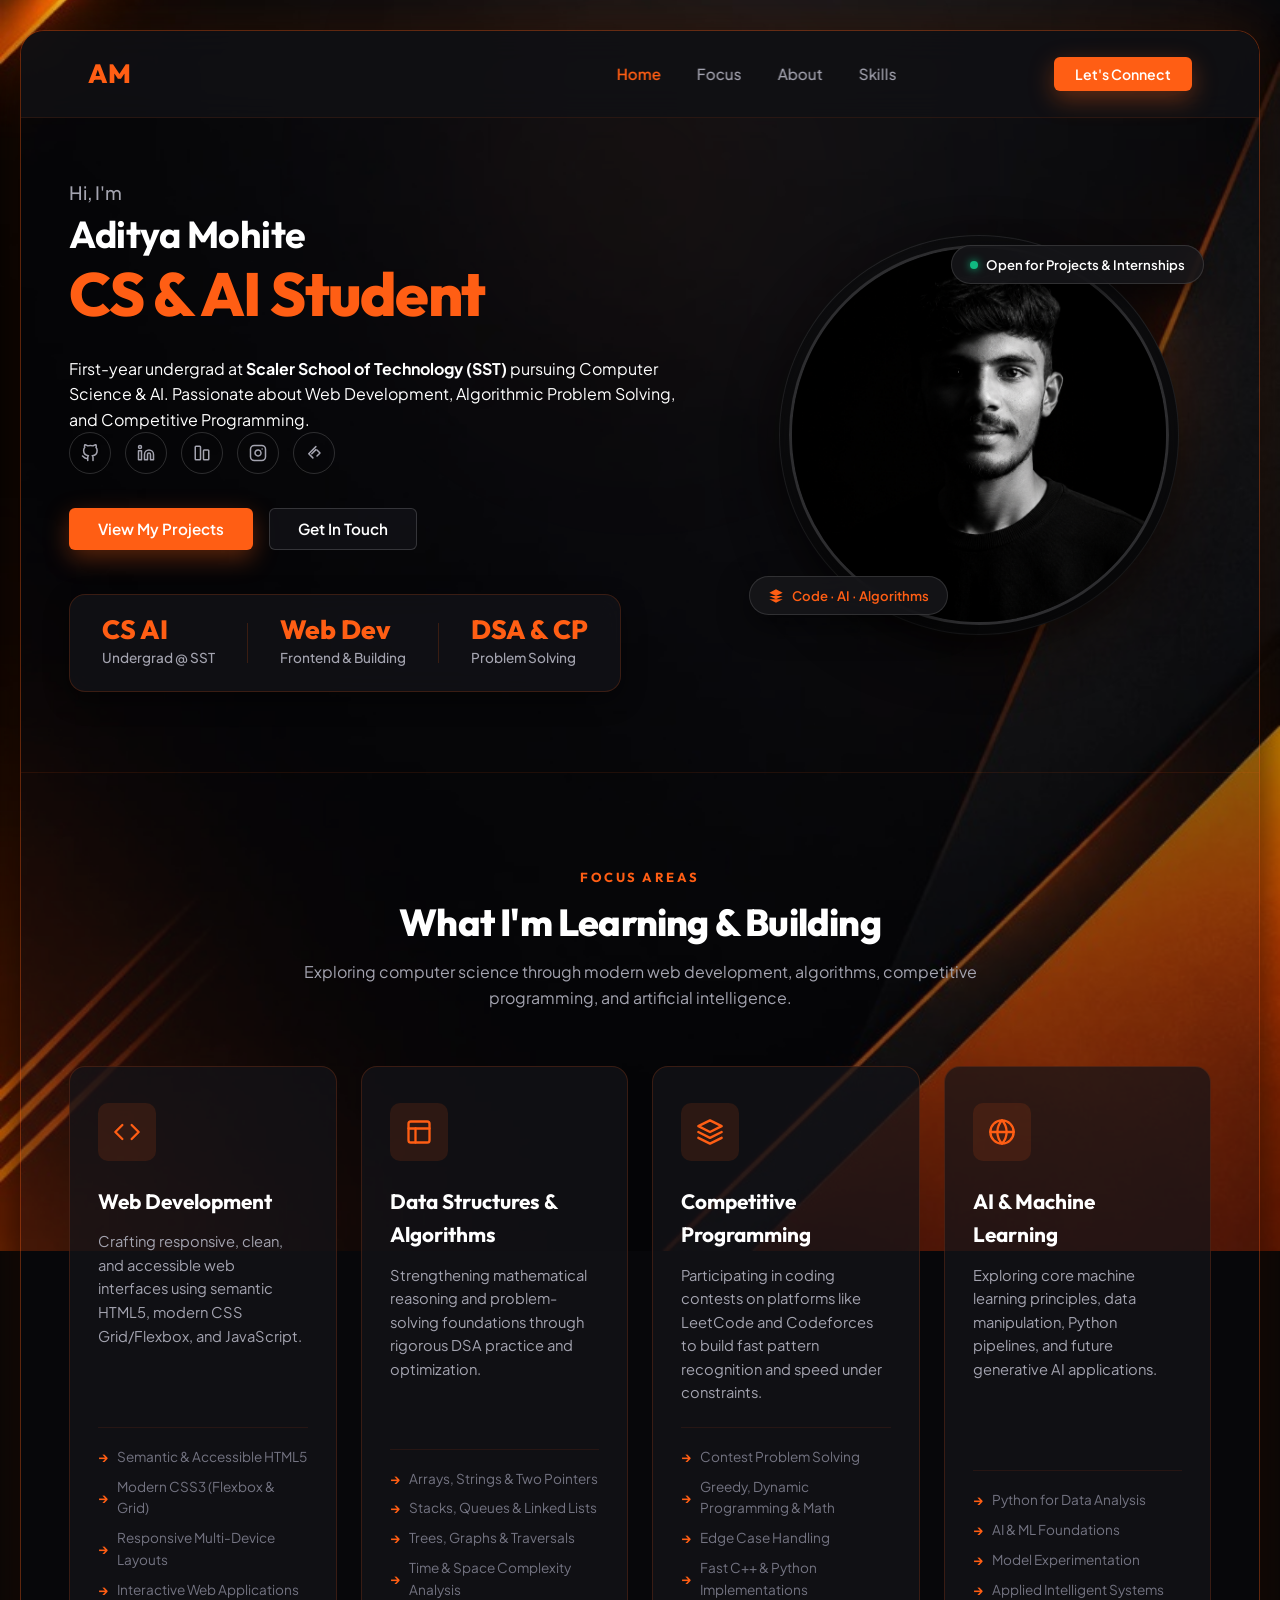
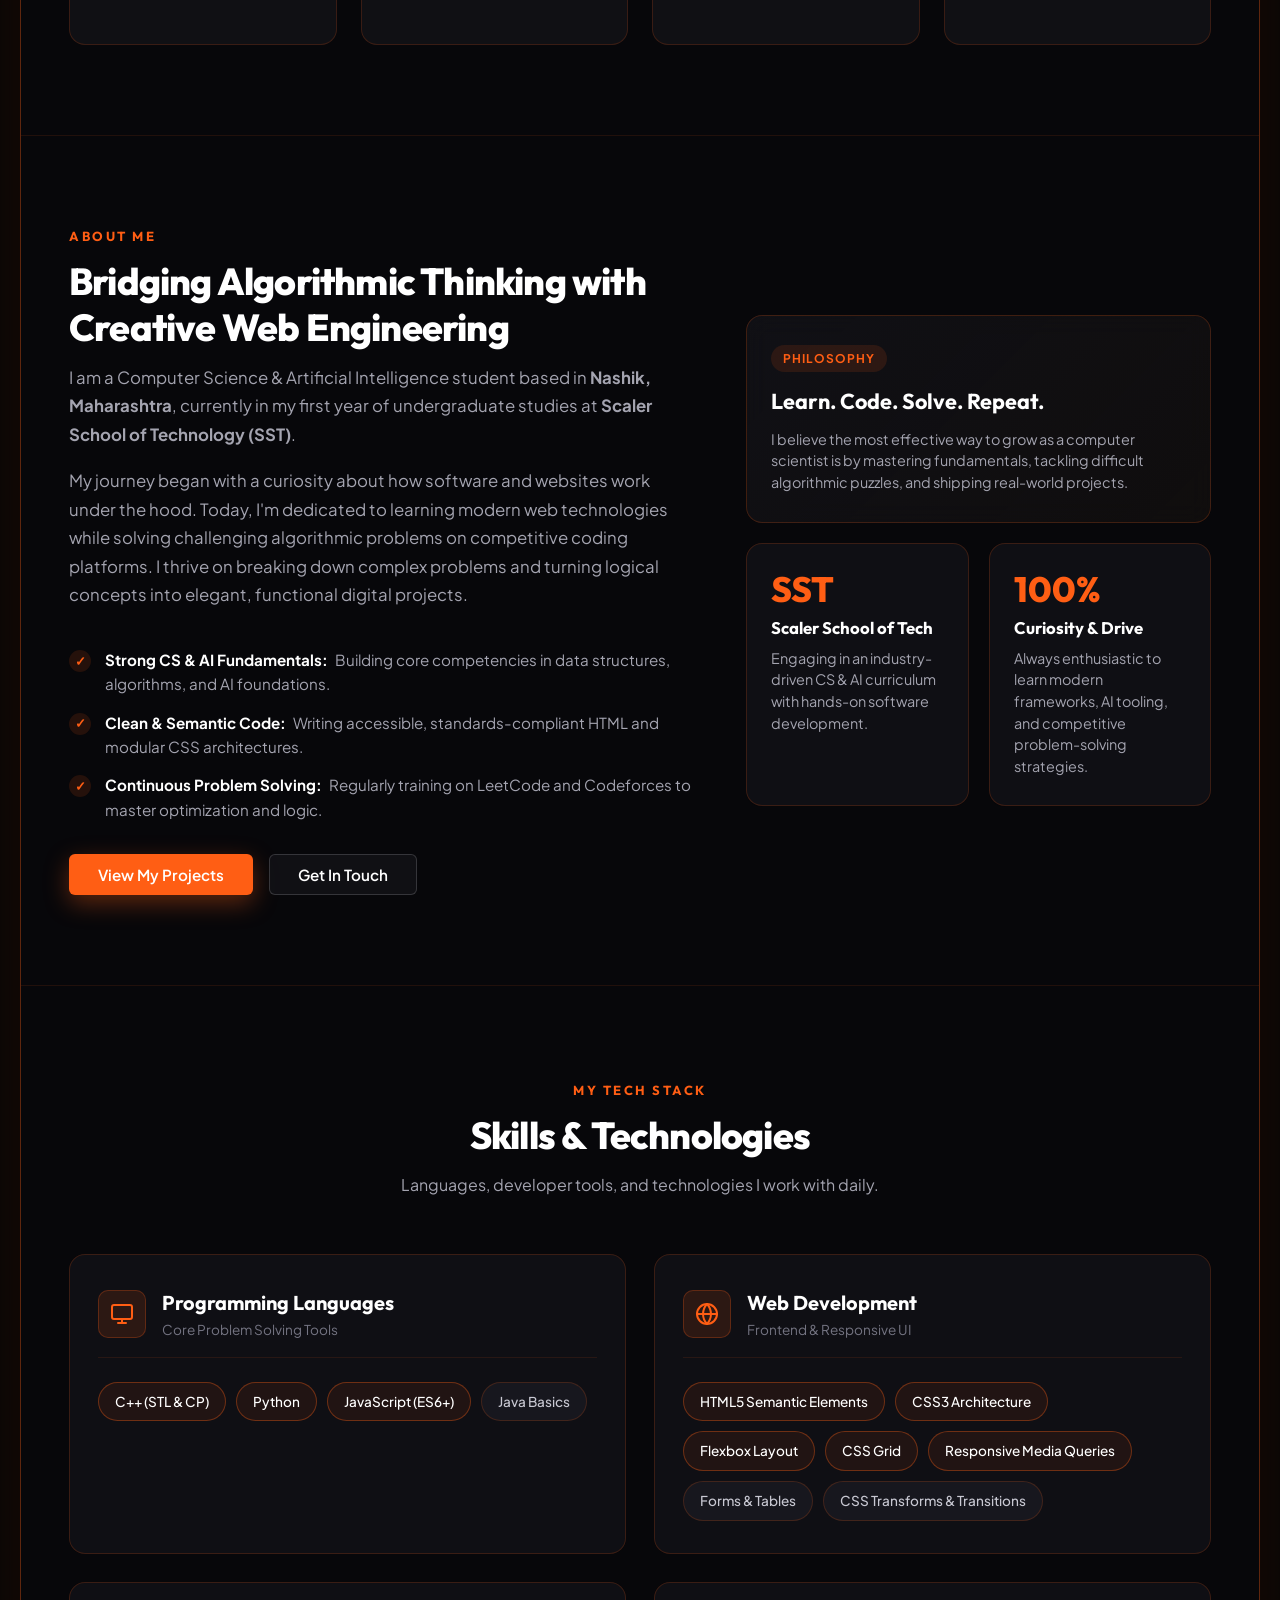
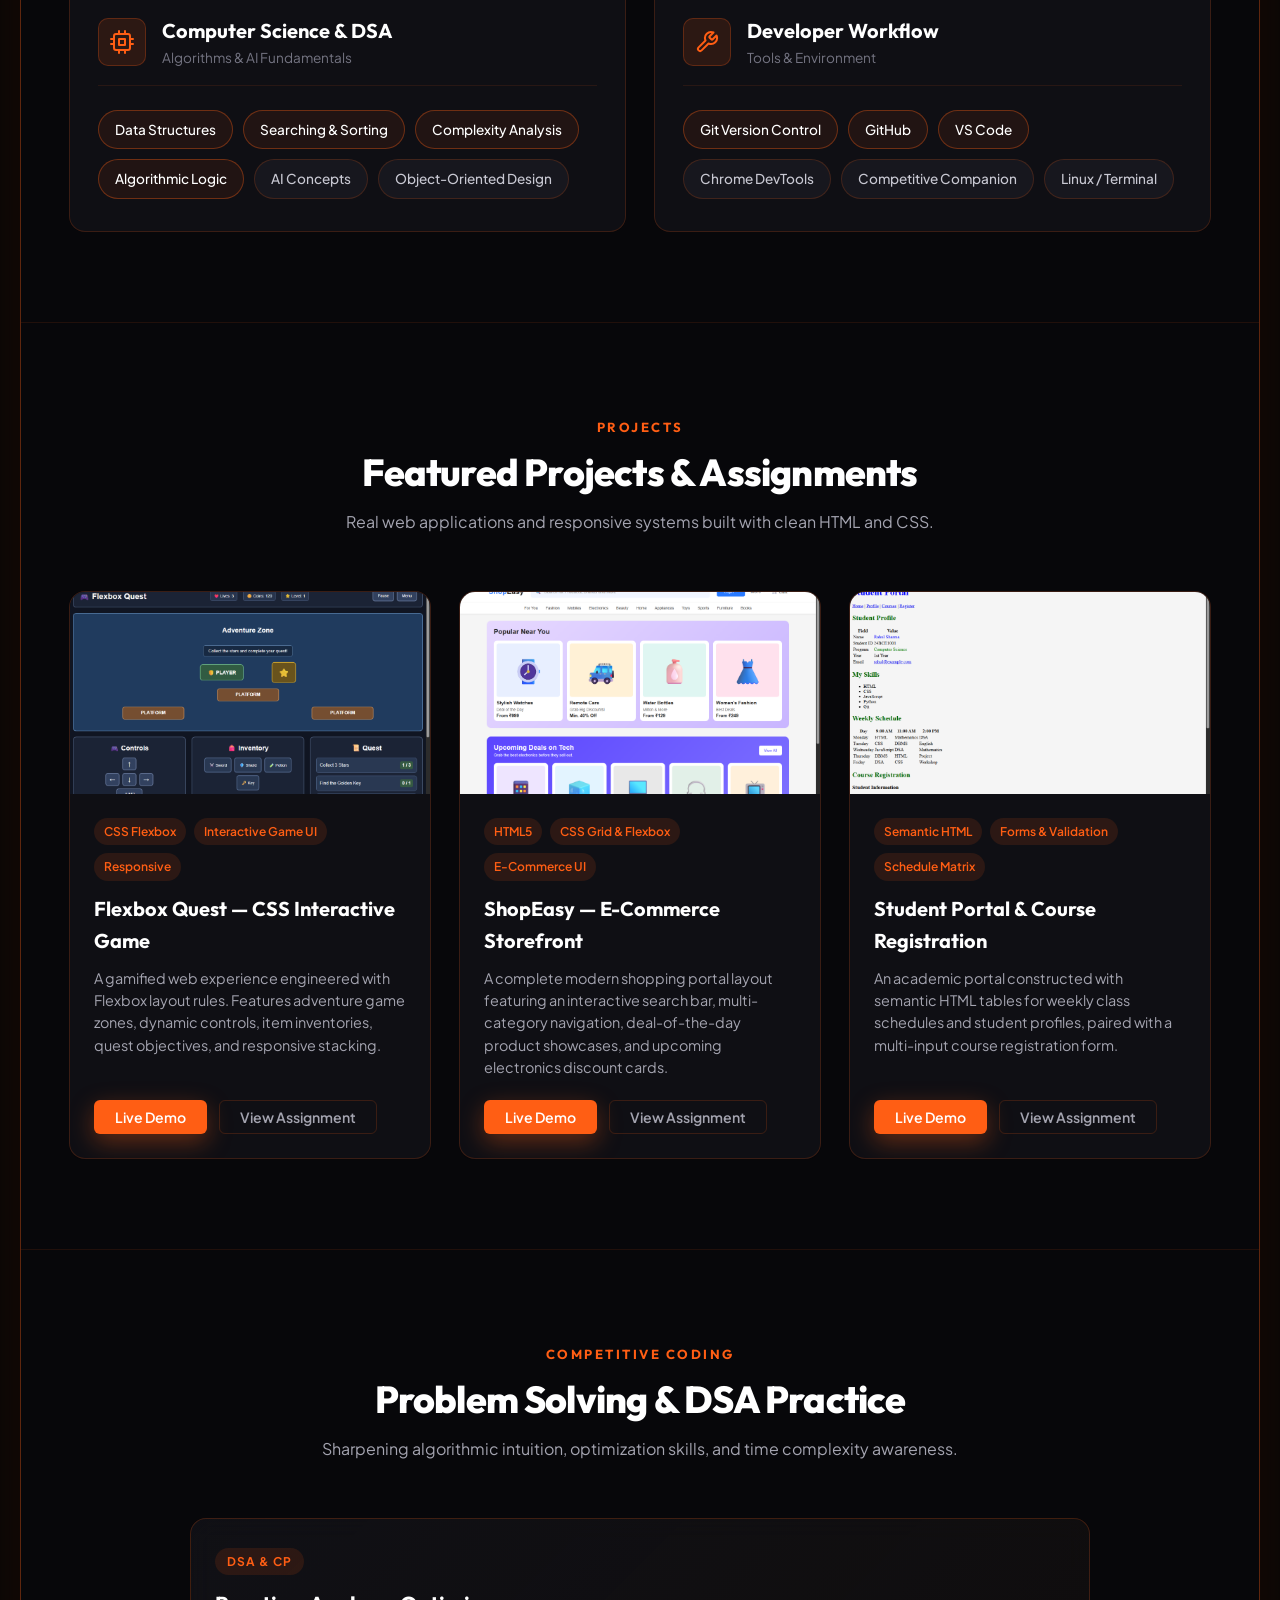
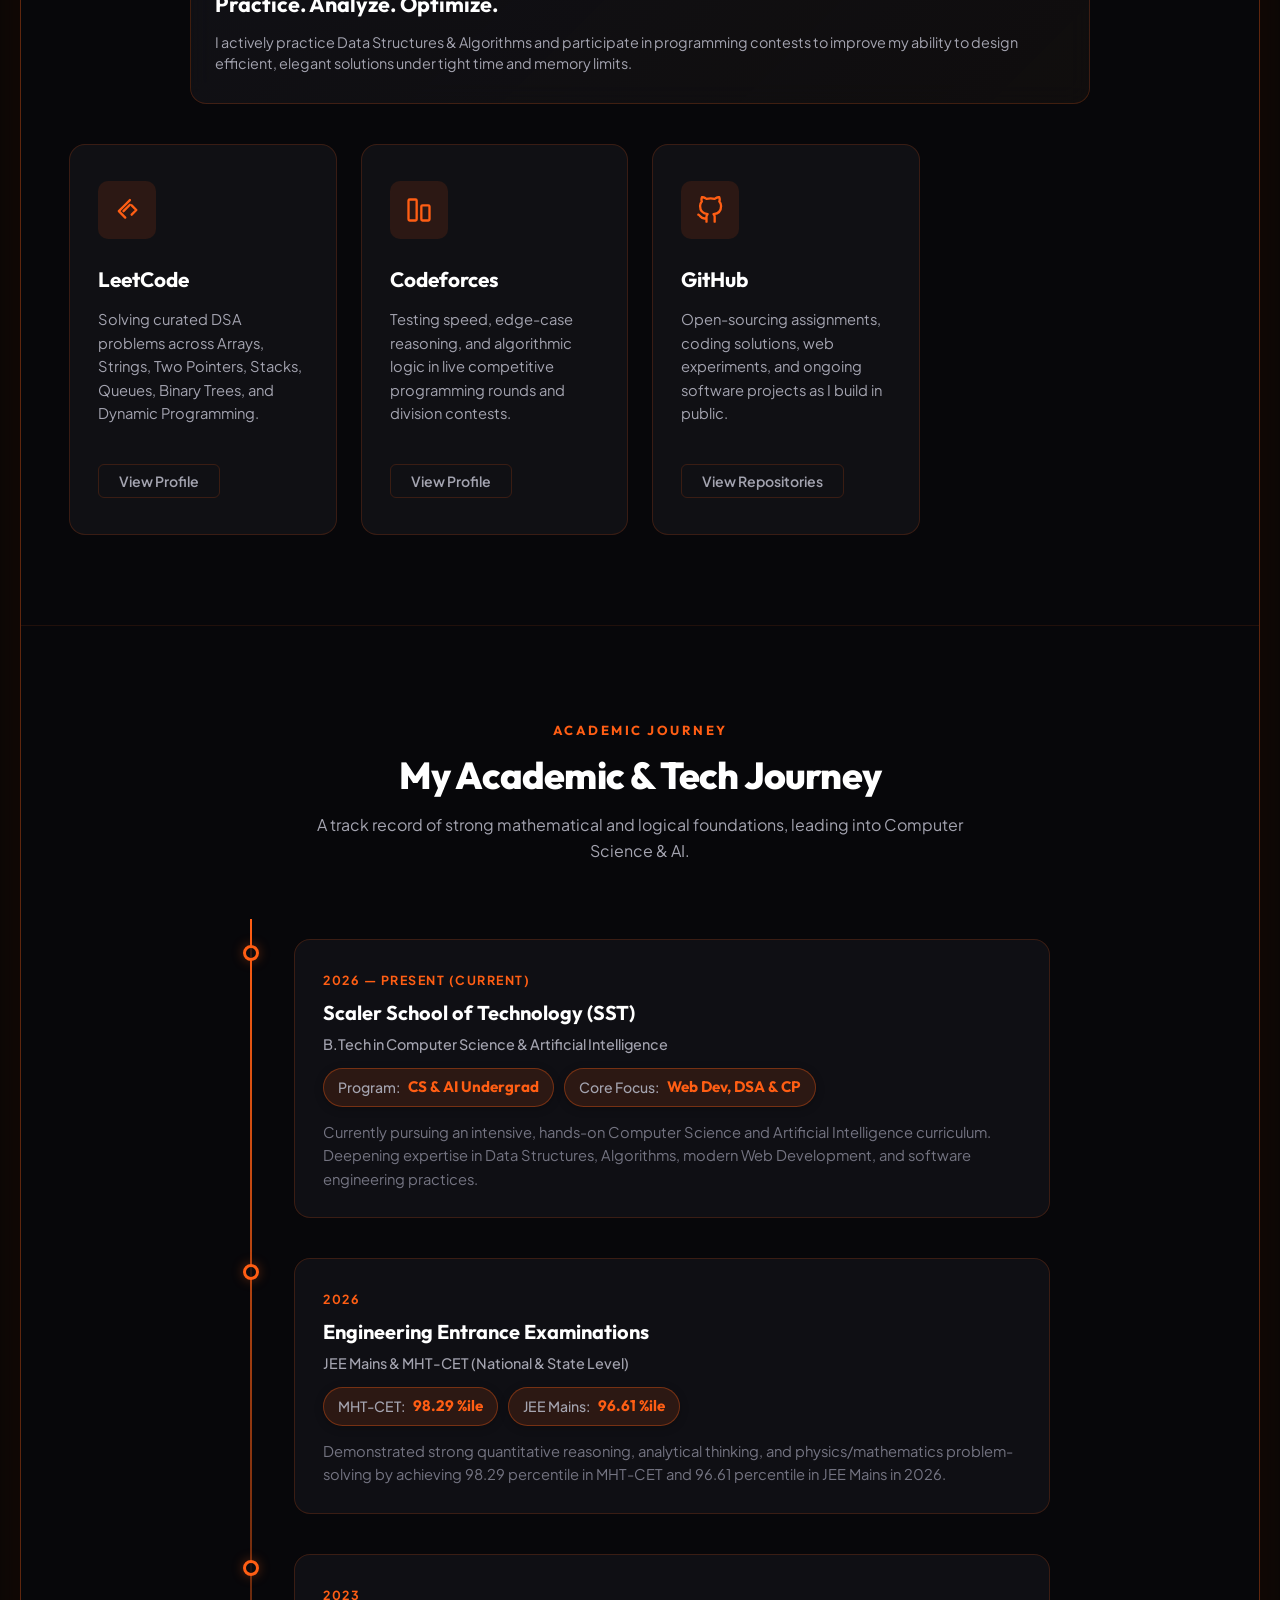
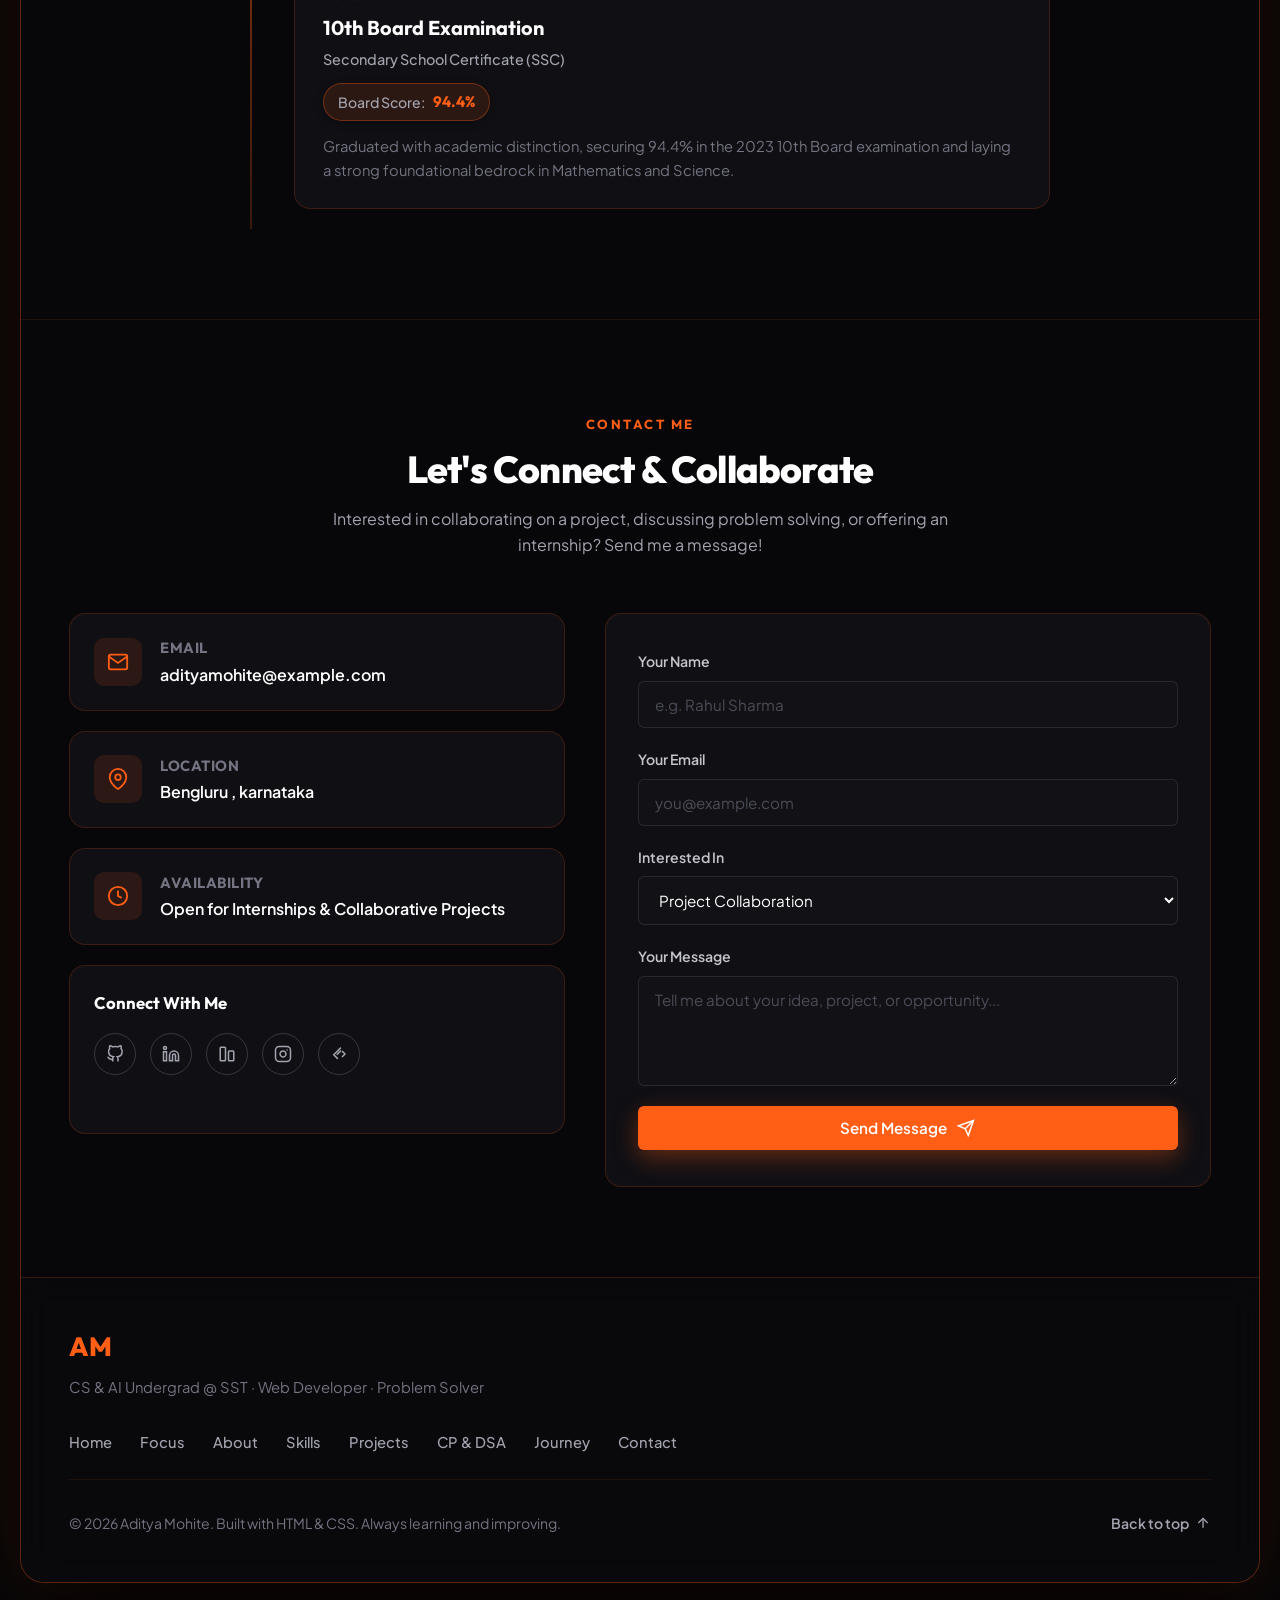
==== index.html @ a21b7058 "git initalise" ====
<!DOCTYPE html>
<html lang="en">
<head>
    <meta charset="UTF-8">
    <meta name="viewport" content="width=device-width, initial-scale=1.0">
    <meta name="description" content="Portfolio of Aditya Mohite - Computer Science & AI student at Scaler School of Technology, exploring Web Development, DSA, and Competitive Programming.">
    <meta name="author" content="Aditya Mohite">
    <title>Aditya Mohite | CS &amp; AI Student &amp; Developer</title>

    <link rel="preconnect" href="https://fonts.googleapis.com">
    <link rel="preconnect" href="https://fonts.gstatic.com" crossorigin>
    <link href="https://fonts.googleapis.com/css2?family=Outfit:wght@400;500;600;700;800;900&family=Plus+Jakarta+Sans:wght@300;400;500;600;700&display=swap" rel="stylesheet">

    <link rel="stylesheet" href="style.css?v=2">
</head>
<body>

    <div class="ambient-bg" aria-hidden="true">
        <div class="geo-facet facet-"></div>
        <div class="geo-facet facet-2"></div>
        <div class="geo-facet facet-3"></div>
        <div class="ambient-glow"></div>
    </div>

    <div class="site-wrapper">

        <header class="site-header">
            <div class="nav-container">
                <a href="#home" class="logo" aria-label="Home">
                    <span class="logo-text">AM</span>
                </a>

                <input type="checkbox" id="nav-toggle" class="nav-toggle" aria-label="Toggle navigation menu">
                <label for="nav-toggle" class="nav-toggle-label" aria-hidden="true">
                    <span></span>
                    <span></span>
                    <span></span>
                </label>

                <nav class="nav-menu" aria-label="Main Navigation">
                    <marquee>
                    <ul class="nav-list">
                        <li><a href="#home" class="nav-link active">Home</a></li>
                        <li><a href="#services" class="nav-link">Focus</a></li>
                        <li><a href="#about" class="nav-link">About</a></li>
                        <li><a href="#skills" class="nav-link">Skills</a></li>
                        <li><a href="#portfolio" class="nav-link">Projects</a></li>
                        <li><a href="#problem-solving" class="nav-link">CP &amp; DSA</a></li>
                        <li><a href="#education" class="nav-link">Journey</a></li>
                        <li><a href="#contact" class="nav-link">Contact</a></li>
                    </ul>
                    </marquee>
                </nav>

                <div class="nav-cta">
                    <a href="#contact" class="btn btn-primary btn-sm">Let's Connect</a>
                </div>
            </div>
        </header>

        <main>

            <!-- HERO SECTION -->
            <section id="home" class="hero-section">
                <div class="hero-grid">

                    <div class="hero-info">
                        <span class="hero-subtext">Hi, I'm</span>
                        <h1 class="hero-name">Aditya Mohite</h1>
                        <h2 class="hero-title">CS &amp; AI Student </h2>
                        <p class="hero-description">
                            First-year undergrad at <strong>Scaler School of Technology (SST)</strong> pursuing Computer Science &amp; AI. Passionate about Web Development, Algorithmic Problem Solving, and Competitive Programming.
                        </p>

                        <div class="social-links" aria-label="Social Media Profiles">
                            <a href="https://github.com/adimohite7743-rgb/adimohite7732-rgb" target="_blank" rel="noopener noreferrer" class="social-icon" aria-label="GitHub">
                                <svg viewBox="0 0 24 24" width="18" height="18" fill="none" stroke="currentColor" stroke-width="2" stroke-linecap="round" stroke-linejoin="round">
                                    <path d="M9 19c-5 1.5-5-2.5-7-3m14 6v-3.87a3.37 3.37 0 0 0-.94-2.61c3.14-.35 6.44-1.54 6.44-7A5.44 5.44 0 0 0 20 4.77 5.07 5.07 0 0 0 19.91 1S18.73.65 16 2.48a13.38 13.38 0 0 0-7 0C6.27.65 5.09 1 5.09 1A5.07 5.07 0 0 0 5 4.77a5.44 5.44 0 0 0-1.5 3.78c0 5.42 3.3 6.61 6.44 7A3.37 3.37 0 0 0 9 18.13V22"></path>
                                </svg>
                            </a>
                            <a href="https://www.linkedin.com/in/aditya-mohite-048a75405" target="_blank" rel="noopener noreferrer" class="social-icon" aria-label="LinkedIn">
                                <svg viewBox="0 0 24 24" width="18" height="18" fill="none" stroke="currentColor" stroke-width="2" stroke-linecap="round" stroke-linejoin="round">
                                    <path d="M16 8a6 6 0 0 1 6 6v7h-4v-7a2 2 0 0 0-2-2 2 2 0 0 0-2 2v7h-4v-7a6 6 0 0 1 6-6z"></path>
                                    <rect x="2" y="9" width="4" height="12"></rect>
                                    <circle cx="4" cy="4" r="2"></circle>
                                </svg>
                            </a>
                            <a href="https://codeforces.com/profile/aditya_mohite_1" target="_blank" rel="noopener noreferrer" class="social-icon" aria-label="Codeforces">
                                <svg viewBox="0 0 24 24" width="18" height="18" fill="none" stroke="currentColor" stroke-width="2" stroke-linecap="round" stroke-linejoin="round">
                                    <rect x="3" y="3" width="7" height="18" rx="1"></rect>
                                    <rect x="14" y="8" width="7" height="13" rx="1"></rect>
                                </svg>
                            </a>
                            <a href="https://www.instagram.com/itzz_unique_adiii/" target="_blank" rel="noopener noreferrer" class="social-icon" aria-label="Instagram">
                                <svg viewBox="0 0 24 24" width="18" height="18" fill="none" stroke="currentColor" stroke-width="2" stroke-linecap="round" stroke-linejoin="round">
                                    <rect x="2" y="2" width="20" height="20" rx="5" ry="5"></rect>
                                    <path d="M16 11.37A4 4 0 1 1 12.63 8 4 4 0 0 1 16 11.37z"></path>
                                    <line x1="17.5" y1="6.5" x2="17.51" y2="6.5"></line>
                                </svg>
                            </a>
                            <a href="https://leetcode.com" target="_blank" rel="noopener noreferrer" class="social-icon" aria-label="LeetCode">
                                <svg viewBox="0 0 24 24" width="18" height="18" fill="none" stroke="currentColor" stroke-width="2" stroke-linecap="round" stroke-linejoin="round">
                                    <path d="M14.5 3.5L9 9l-4 4 5.5 5.5"></path>
                                    <path d="M9 13l5.5-5.5"></path>
                                    <path d="M16 16l4-4-4-4"></path>
                                </svg>
                            </a>
                        </div>

                        <div class="hero-actions">
                            <a href="#portfolio" class="btn btn-primary">View My Projects</a>
                            <a href="#contact" class="btn btn-secondary">Get In Touch</a>
                        </div>

                        <div class="stats-card">
                            <div class="stat-item">
                                <span class="stat-number">CS AI</span>
                                <span class="stat-label">Undergrad @ SST</span>
                            </div>
                            <div class="stat-divider"></div>
                            <div class="stat-item">
                                <span class="stat-number">Web Dev</span>
                                <span class="stat-label">Frontend &amp; Building</span>
                            </div>
                            <div class="stat-divider"></div>
                            <div class="stat-item">
                                <span class="stat-number">DSA &amp; CP</span>
                                <span class="stat-label">Problem Solving</span>
                            </div>
                        </div>

                    </div>

                    <div class="hero-visual">
                        <div class="portrait-container">
                            <div class="circle-backdrop"></div>
                            <div class="portrait-glow"></div>
                            <div class="portrait-frame">
                                <img src="images/profile.png" alt="Aditya Mohite" class="portrait-img">
                            </div>

                            <div class="floating-badge badge-top">
                                <span class="badge-dot"></span>
                                <span>Open for Projects &amp; Internships</span>
                            </div>
                            <div class="floating-badge badge-bottom">
                                <svg viewBox="0 0 24 24" width="16" height="16" fill="currentColor">
                                    <path d="M12 2L2 7l10 5 10-5-10-5zM2 17l10 5 10-5M2 12l10 5 10-5"></path>
                                </svg>
                                <span>Code &middot; AI &middot; Algorithms</span>
                            </div>
                        </div>
                    </div>

                </div>
            </section>

            <!-- FOCUS AREAS -->
            <section id="services" class="section services-section">
                <div class="section-header">
                    <span class="section-tag">FOCUS AREAS</span>
                    <h2 class="section-title">What I'm Learning &amp; Building</h2>
                    <p class="section-subtitle">Exploring computer science through modern web development, algorithms, competitive programming, and artificial intelligence.</p>
                </div>

                <div class="services-grid">

                    <article class="service-card">
                        <div class="service-icon-box">
                            <svg viewBox="0 0 24 24" width="28" height="28" fill="none" stroke="currentColor" stroke-width="2" stroke-linecap="round" stroke-linejoin="round">
                                <polyline points="16 18 22 12 16 6"></polyline>
                                <polyline points="8 6 2 12 8 18"></polyline>
                            </svg>
                        </div>
                        <h3 class="service-name">Web Development</h3>
                        <p class="service-desc">Crafting responsive, clean, and accessible web interfaces using semantic HTML5, modern CSS Grid/Flexbox, and JavaScript.</p>
                        <ul class="service-features">
                            <li>Semantic &amp; Accessible HTML5</li>
                            <li>Modern CSS3 (Flexbox &amp; Grid)</li>
                            <li>Responsive Multi-Device Layouts</li>
                            <li>Interactive Web Applications</li>
                        </ul>
                    </article>

                    <article class="service-card">
                        <div class="service-icon-box">
                            <svg viewBox="0 0 24 24" width="28" height="28" fill="none" stroke="currentColor" stroke-width="2" stroke-linecap="round" stroke-linejoin="round">
                                <rect x="3" y="3" width="18" height="18" rx="2" ry="2"></rect>
                                <line x1="3" y1="9" x2="21" y2="9"></line>
                                <line x1="9" y1="21" x2="9" y2="9"></line>
                            </svg>
                        </div>
                        <h3 class="service-name">Data Structures &amp; Algorithms</h3>
                        <p class="service-desc">Strengthening mathematical reasoning and problem-solving foundations through rigorous DSA practice and optimization.</p>
                        <ul class="service-features">
                            <li>Arrays, Strings &amp; Two Pointers</li>
                            <li>Stacks, Queues &amp; Linked Lists</li>
                            <li>Trees, Graphs &amp; Traversals</li>
                            <li>Time &amp; Space Complexity Analysis</li>
                        </ul>
                    </article>

                    <article class="service-card">
                        <div class="service-icon-box">
                            <svg viewBox="0 0 24 24" width="28" height="28" fill="none" stroke="currentColor" stroke-width="2" stroke-linecap="round" stroke-linejoin="round">
                                <polygon points="12 2 2 7 12 12 22 7 12 2"></polygon>
                                <polyline points="2 17 12 22 22 17"></polyline>
                                <polyline points="2 12 12 17 22 12"></polyline>
                            </svg>
                        </div>
                        <h3 class="service-name">Competitive Programming</h3>
                        <p class="service-desc">Participating in coding contests on platforms like LeetCode and Codeforces to build fast pattern recognition and speed under constraints.</p>
                        <ul class="service-features">
                            <li>Contest Problem Solving</li>
                            <li>Greedy, Dynamic Programming &amp; Math</li>
                            <li>Edge Case Handling</li>
                            <li>Fast C++ &amp; Python Implementations</li>
                        </ul>
                    </article>

                    <article class="service-card">
                        <div class="service-icon-box">
                            <svg viewBox="0 0 24 24" width="28" height="28" fill="none" stroke="currentColor" stroke-width="2" stroke-linecap="round" stroke-linejoin="round">
                                <circle cx="12" cy="12" r="10"></circle>
                                <line x1="2" y1="12" x2="22" y2="12"></line>
                                <path d="M12 2a15.3 15.3 0 0 1 4 10 15.3 15.3 0 0 1-4 10 15.3 15.3 0 0 1-4-10 15.3 15.3 0 0 1 4-10z"></path>
                            </svg>
                        </div>
                        <h3 class="service-name">AI &amp; Machine Learning</h3>
                        <p class="service-desc">Exploring core machine learning principles, data manipulation, Python pipelines, and future generative AI applications.</p>
                        <ul class="service-features">
                            <li>Python for Data Analysis</li>
                            <li>AI &amp; ML Foundations</li>
                            <li>Model Experimentation</li>
                            <li>Applied Intelligent Systems</li>
                        </ul>
                    </article>
                </div>
            </section>

            <!-- ABOUT ME SECTION -->
            <section id="about" class="section about-section">
                <div class="about-grid">

                    <div class="about-narrative">
                        <span class="section-tag">ABOUT ME</span>
                        <h2 class="section-title">Bridging Algorithmic Thinking with Creative Web Engineering</h2>
                        <p class="about-paragraph">
                            I am a Computer Science &amp; Artificial Intelligence student based in <strong>Nashik, Maharashtra</strong>, currently in my first year of undergraduate studies at <strong>Scaler School of Technology (SST)</strong>.
                        </p>
                        <p class="about-paragraph">
                            My journey began with a curiosity about how software and websites work under the hood. Today, I'm dedicated to learning modern web technologies while solving challenging algorithmic problems on competitive coding platforms. I thrive on breaking down complex problems and turning logical concepts into elegant, functional digital projects.
                        </p>
                        <div class="about-highlights">
                            <div class="highlight-item">
                                <span class="highlight-bullet">&#10003;</span>
                                <div>
                                    <strong>Strong CS &amp; AI Fundamentals:</strong>
                                    <span>Building core competencies in data structures, algorithms, and AI foundations.</span>
                                </div>
                            </div>
                            <div class="highlight-item">
                                <span class="highlight-bullet">&#10003;</span>
                                <div>
                                    <strong>Clean &amp; Semantic Code:</strong>
                                    <span>Writing accessible, standards-compliant HTML and modular CSS architectures.</span>
                                </div>
                            </div>
                            <div class="highlight-item">
                                <span class="highlight-bullet">&#10003;</span>
                                <div>
                                    <strong>Continuous Problem Solving:</strong>
                                    <span>Regularly training on LeetCode and Codeforces to master optimization and logic.</span>
                                </div>
                            </div>
                        </div>
                        <div class="about-cta">
                            <a href="#portfolio" class="btn btn-primary">View My Projects</a>
                            <a href="#contact" class="btn btn-secondary">Get In Touch</a>
                        </div>
                    </div>

                    <div class="about-bento">
                        <div class="bento-card bento-card-main">
                            <div class="bento-badge">Philosophy</div>
                            <h3>Learn. Code. Solve. Repeat.</h3>
                            <p>I believe the most effective way to grow as a computer scientist is by mastering fundamentals, tackling difficult algorithmic puzzles, and shipping real-world projects.</p>
                        </div>
                        <div class="bento-card">
                            <div class="bento-number">SST</div>
                            <h4>Scaler School of Tech</h4>
                            <p>Engaging in an industry-driven CS &amp; AI curriculum with hands-on software development.</p>
                        </div>
                        <div class="bento-card">
                            <div class="bento-number">100%</div>
                            <h4>Curiosity &amp; Drive</h4>
                            <p>Always enthusiastic to learn modern frameworks, AI tooling, and competitive problem-solving strategies.</p>
                        </div>
                    </div>

                </div>
            </section>

            <!-- SKILLS SECTION -->
            <section id="skills" class="section skills-section">
                <div class="section-header">
                    <span class="section-tag">MY TECH STACK</span>
                    <h2 class="section-title">Skills &amp; Technologies</h2>
                    <p class="section-subtitle">Languages, developer tools, and technologies I work with daily.</p>
                </div>

                <div class="skills-grid">

                    <div class="skill-group-card">
                        <div class="skill-group-header">
                            <div class="skill-icon">
                                <svg viewBox="0 0 24 24" width="22" height="22" fill="none" stroke="currentColor" stroke-width="2" stroke-linecap="round" stroke-linejoin="round">
                                    <rect x="2" y="3" width="20" height="14" rx="2" ry="2"></rect>
                                    <line x1="8" y1="21" x2="16" y2="21"></line>
                                    <line x1="12" y1="17" x2="12" y2="21"></line>
                                </svg>
                            </div>
                            <div>
                                <h3>Programming Languages</h3>
                                <p>Core Problem Solving Tools</p>
                            </div>
                        </div>
                        <div class="skill-tags">
                            <span class="skill-pill active-pill">C++ (STL &amp; CP)</span>
                            <span class="skill-pill active-pill">Python</span>
                            <span class="skill-pill active-pill">JavaScript (ES6+)</span>
                            <span class="skill-pill">Java Basics</span>
                        </div>
                    </div>

                    <div class="skill-group-card">
                        <div class="skill-group-header">
                            <div class="skill-icon">
                                <svg viewBox="0 0 24 24" width="22" height="22" fill="none" stroke="currentColor" stroke-width="2" stroke-linecap="round" stroke-linejoin="round">
                                    <circle cx="12" cy="12" r="10"></circle>
                                    <line x1="2" y1="12" x2="22" y2="12"></line>
                                    <path d="M12 2a15.3 15.3 0 0 1 4 10 15.3 15.3 0 0 1-4 10 15.3 15.3 0 0 1-4-10 15.3 15.3 0 0 1 4-10z"></path>
                                </svg>
                            </div>
                            <div>
                                <h3>Web Development</h3>
                                <p>Frontend &amp; Responsive UI</p>
                            </div>
                        </div>
                        <div class="skill-tags">
                            <span class="skill-pill active-pill">HTML5 Semantic Elements</span>
                            <span class="skill-pill active-pill">CSS3 Architecture</span>
                            <span class="skill-pill active-pill">Flexbox Layout</span>
                            <span class="skill-pill active-pill">CSS Grid</span>
                            <span class="skill-pill active-pill">Responsive Media Queries</span>
                            <span class="skill-pill">Forms &amp; Tables</span>
                            <span class="skill-pill">CSS Transforms &amp; Transitions</span>
                        </div>
                    </div>

                    <div class="skill-group-card">
                        <div class="skill-group-header">
                            <div class="skill-icon">
                                <svg viewBox="0 0 24 24" width="22" height="22" fill="none" stroke="currentColor" stroke-width="2" stroke-linecap="round" stroke-linejoin="round">
                                    <rect x="4" y="4" width="16" height="16" rx="2" ry="2"></rect>
                                    <rect x="9" y="9" width="6" height="6"></rect>
                                    <line x1="9" y1="1" x2="9" y2="4"></line>
                                    <line x1="15" y1="1" x2="15" y2="4"></line>
                                    <line x1="9" y1="20" x2="9" y2="23"></line>
                                    <line x1="15" y1="20" x2="15" y2="23"></line>
                                    <line x1="20" y1="9" x2="23" y2="9"></line>
                                    <line x1="20" y1="14" x2="23" y2="14"></line>
                                    <line x1="1" y1="9" x2="4" y2="9"></line>
                                    <line x1="1" y1="14" x2="4" y2="14"></line>
                                </svg>
                            </div>
                            <div>
                                <h3>Computer Science &amp; DSA</h3>
                                <p>Algorithms &amp; AI Fundamentals</p>
                            </div>
                        </div>
                        <div class="skill-tags">
                            <span class="skill-pill active-pill">Data Structures</span>
                            <span class="skill-pill active-pill">Searching &amp; Sorting</span>
                            <span class="skill-pill active-pill">Complexity Analysis</span>
                            <span class="skill-pill active-pill">Algorithmic Logic</span>
                            <span class="skill-pill">AI Concepts</span>
                            <span class="skill-pill">Object-Oriented Design</span>
                        </div>
                    </div>

                    <div class="skill-group-card">
                        <div class="skill-group-header">
                            <div class="skill-icon">
                                <svg viewBox="0 0 24 24" width="22" height="22" fill="none" stroke="currentColor" stroke-width="2" stroke-linecap="round" stroke-linejoin="round">
                                    <path d="M14.7 6.3a1 1 0 0 0 0 1.4l1.6 1.6a1 1 0 0 0 1.4 0l3.77-3.77a6 6 0 0 1-7.94 7.94l-6.91 6.91a2.12 2.12 0 0 1-3-3l6.91-6.91a6 6 0 0 1 7.94-7.94l-3.76 3.76z"></path>
                                </svg>
                            </div>
                            <div>
                                <h3>Developer Workflow</h3>
                                <p>Tools &amp; Environment</p>
                            </div>
                        </div>
                        <div class="skill-tags">
                            <span class="skill-pill active-pill">Git Version Control</span>
                            <span class="skill-pill active-pill">GitHub</span>
                            <span class="skill-pill active-pill">VS Code</span>
                            <span class="skill-pill">Chrome DevTools</span>
                            <span class="skill-pill">Competitive Companion</span>
                            <span class="skill-pill">Linux / Terminal</span>
                        </div>
                    </div>

                </div>
            </section>

            <!-- PROJECTS / PORTFOLIO -->
            <section id="portfolio" class="section portfolio-section">
                <div class="section-header">
                    <span class="section-tag">PROJECTS</span>
                    <h2 class="section-title">Featured Projects &amp; Assignments</h2>
                    <p class="section-subtitle">Real web applications and responsive systems built with clean HTML and CSS.</p>
                </div>

                <div class="projects-grid">

                    <article class="project-card">
                        <div class="project-img-wrapper">
                            <img src="images/flexbox-quest.png" alt="Flexbox Quest - CSS Interactive Game" class="project-img">
                            <div class="project-overlay">
                                <a href="projects/Assignment2.html" target="_blank" class="overlay-btn" aria-label="Open Flexbox Quest live demo">
                                    <svg viewBox="0 0 24 24" width="20" height="20" fill="none" stroke="currentColor" stroke-width="2"><path d="M18 13v6a2 2 0 0 1-2 2H5a2 2 0 0 1-2-2V8a2 2 0 0 1 2-2h6"></path><polyline points="15 3 21 3 21 9"></polyline><line x1="10" y1="14" x2="21" y2="3"></line></svg>
                                </a>
                            </div>
                        </div>
                        <div class="project-content">
                            <div class="project-tags">
                                <span class="badge">CSS Flexbox</span>
                                <span class="badge">Interactive Game UI</span>
                                <span class="badge">Responsive</span>
                            </div>
                            <h3 class="project-title">Flexbox Quest &mdash; CSS Interactive Game</h3>
                            <p class="project-desc">A gamified web experience engineered with Flexbox layout rules. Features adventure game zones, dynamic controls, item inventories, quest objectives, and responsive stacking.</p>
                            <div class="project-actions">
                                <a href="projects/Assignment2.html" target="_blank" class="btn btn-primary btn-sm">Live Demo</a>
                                <a href="projects/Assignment2.html" target="_blank" class="btn btn-outline btn-sm">View Assignment</a>
                            </div>
                        </div>
                    </article>

                    <article class="project-card">
                        <div class="project-img-wrapper">
                            <img src="images/shopeasy.png" alt="ShopEasy E-Commerce Storefront" class="project-img">
                            <div class="project-overlay">
                                <a href="projects/shoppingweb.html" target="_blank" class="overlay-btn" aria-label="Open ShopEasy live demo">
                                    <svg viewBox="0 0 24 24" width="20" height="20" fill="none" stroke="currentColor" stroke-width="2"><path d="M18 13v6a2 2 0 0 1-2 2H5a2 2 0 0 1-2-2V8a2 2 0 0 1 2-2h6"></path><polyline points="15 3 21 3 21 9"></polyline><line x1="10" y1="14" x2="21" y2="3"></line></svg>
                                </a>
                            </div>
                        </div>
                        <div class="project-content">
                            <div class="project-tags">
                                <span class="badge">HTML5</span>
                                <span class="badge">CSS Grid &amp; Flexbox</span>
                                <span class="badge">E-Commerce UI</span>
                            </div>
                            <h3 class="project-title">ShopEasy &mdash; E-Commerce Storefront</h3>
                            <p class="project-desc">A complete modern shopping portal layout featuring an interactive search bar, multi-category navigation, deal-of-the-day product showcases, and upcoming electronics discount cards.</p>
                            <div class="project-actions">
                                <a href="projects/shoppingweb.html" target="_blank" class="btn btn-primary btn-sm">Live Demo</a>
                                <a href="projects/shoppingweb.html" target="_blank" class="btn btn-outline btn-sm">View Assignment</a>
                            </div>
                        </div>
                    </article>

                    <article class="project-card">
                        <div class="project-img-wrapper">
                            <img src="images/student-portal.png" alt="Student Portal and Registration Screenshot" class="project-img">
                            <div class="project-overlay">
                                <a href="projects/assignment1.html" target="_blank" class="overlay-btn" aria-label="Open Student Portal live demo">
                                    <svg viewBox="0 0 24 24" width="20" height="20" fill="none" stroke="currentColor" stroke-width="2"><path d="M18 13v6a2 2 0 0 1-2 2H5a2 2 0 0 1-2-2V8a2 2 0 0 1 2-2h6"></path><polyline points="15 3 21 3 21 9"></polyline><line x1="10" y1="14" x2="21" y2="3"></line></svg>
                                </a>
                            </div>
                        </div>
                        <div class="project-content">
                            <div class="project-tags">
                                <span class="badge">Semantic HTML</span>
                                <span class="badge">Forms &amp; Validation</span>
                                <span class="badge">Schedule Matrix</span>
                            </div>
                            <h3 class="project-title">Student Portal &amp; Course Registration</h3>
                            <p class="project-desc">An academic portal constructed with semantic HTML tables for weekly class schedules and student profiles, paired with a multi-input course registration form.</p>
                            <div class="project-actions">
                                <a href="projects/assignment1.html" target="_blank" class="btn btn-primary btn-sm">Live Demo</a>
                                <a href="projects/assignment1.html" target="_blank" class="btn btn-outline btn-sm">View Assignment</a>
                            </div>
                        </div>
                    </article>

                </div>
            </section>

            <!-- PROBLEM SOLVING & COMPETITIVE CODING -->
            <section id="problem-solving" class="section skills-section">
                <div class="section-header">
                    <span class="section-tag">COMPETITIVE CODING</span>
                    <h2 class="section-title">Problem Solving &amp; DSA Practice</h2>
                    <p class="section-subtitle">Sharpening algorithmic intuition, optimization skills, and time complexity awareness.</p>
                </div>

                <div class="about-bento" style="max-width: 900px; margin: 0 auto;">
                    <div class="bento-card bento-card-main" style="grid-column: 1 / -1;">
                        <div class="bento-badge">DSA &amp; CP</div>
                        <h3>Practice. Analyze. Optimize.</h3>
                        <p>I actively practice Data Structures &amp; Algorithms and participate in programming contests to improve my ability to design efficient, elegant solutions under tight time and memory limits.</p>
                    </div>
                </div>

                <div class="services-grid" style="margin-top: 2.5rem;">

                    <article class="service-card">
                        <div class="service-icon-box">
                            <svg viewBox="0 0 24 24" width="28" height="28" fill="none" stroke="currentColor" stroke-width="2" stroke-linecap="round" stroke-linejoin="round">
                                <path d="M14.5 3.5L9 9l-4 4 5.5 5.5"></path>
                                <path d="M9 13l5.5-5.5"></path>
                                <path d="M16 16l4-4-4-4"></path>
                            </svg>
                        </div>
                        <h3 class="service-name">LeetCode</h3>
                        <p class="service-desc">Solving curated DSA problems across Arrays, Strings, Two Pointers, Stacks, Queues, Binary Trees, and Dynamic Programming.</p>
                        <div class="project-actions" style="margin-top: 1rem;">
                            <a href="https://leetcode.com" target="_blank" rel="noopener noreferrer" class="btn btn-outline btn-sm">View Profile</a>
                        </div>
                    </article>

                    <article class="service-card">
                        <div class="service-icon-box">
                            <svg viewBox="0 0 24 24" width="28" height="28" fill="none" stroke="currentColor" stroke-width="2" stroke-linecap="round" stroke-linejoin="round">
                                <rect x="3" y="3" width="7" height="18" rx="1"></rect>
                                <rect x="14" y="8" width="7" height="13" rx="1"></rect>
                            </svg>
                        </div>
                        <h3 class="service-name">Codeforces</h3>
                        <p class="service-desc">Testing speed, edge-case reasoning, and algorithmic logic in live competitive programming rounds and division contests.</p>
                        <div class="project-actions" style="margin-top: 1rem;">
                            <a href="https://codeforces.com/profile/aditya_mohite_1" target="_blank" rel="noopener noreferrer" class="btn btn-outline btn-sm">View Profile</a>
                        </div>
                    </article>

                    <article class="service-card">
                        <div class="service-icon-box">
                            <svg viewBox="0 0 24 24" width="28" height="28" fill="none" stroke="currentColor" stroke-width="2" stroke-linecap="round" stroke-linejoin="round">
                                <path d="M9 19c-5 1.5-5-2.5-7-3m14 6v-3.87a3.37 3.37 0 0 0-.94-2.61c3.14-.35 6.44-1.54 6.44-7A5.44 5.44 0 0 0 20 4.77 5.07 5.07 0 0 0 19.91 1S18.73.65 16 2.48a13.38 13.38 0 0 0-7 0C6.27.65 5.09 1 5.09 1A5.07 5.07 0 0 0 5 4.77a5.44 5.44 0 0 0-1.5 3.78c0 5.42 3.3 6.61 6.44 7A3.37 3.37 0 0 0 9 18.13V22"></path>
                            </svg>
                        </div>
                        <h3 class="service-name">GitHub</h3>
                        <p class="service-desc">Open-sourcing assignments, coding solutions, web experiments, and ongoing software projects as I build in public.</p>
                        <div class="project-actions" style="margin-top: 1rem;">
                            <a href="https://github.com/adimohite7743-rgb/adimohite7732-rgb" target="_blank" rel="noopener noreferrer" class="btn btn-outline btn-sm">View Repositories</a>
                        </div>
                    </article>
                </div>
            </section>

            <!-- EDUCATION & JOURNEY -->
            <section id="education" class="section timeline-section">
                <div class="section-header">
                    <span class="section-tag">ACADEMIC JOURNEY</span>
                    <h2 class="section-title">My Academic &amp; Tech Journey</h2>
                    <p class="section-subtitle">A track record of strong mathematical and logical foundations, leading into Computer Science &amp; AI.</p>
                </div>

                <div class="timeline-container">
                    <div class="timeline-line"></div>

                    <!-- Milestone 1: Scaler School of Technology (2026 - Present) -->
                    <div class="timeline-item">
                        <div class="timeline-marker"></div>
                        <div class="timeline-content">
                            <div class="timeline-period">2026 &mdash; PRESENT (CURRENT)</div>
                            <h3 class="timeline-title">Scaler School of Technology (SST)</h3>
                            <div class="timeline-organization">B.Tech in Computer Science &amp; Artificial Intelligence</div>
                            <div class="academic-scores">
                                <div class="score-badge">
                                    <span class="score-label">Program:</span>
                                    <span class="score-value">CS &amp; AI Undergrad</span>
                                </div>
                                <div class="score-badge">
                                    <span class="score-label">Core Focus:</span>
                                    <span class="score-value">Web Dev, DSA &amp; CP</span>
                                </div>
                            </div>
                            <p class="timeline-desc">Currently pursuing an intensive, hands-on Computer Science and Artificial Intelligence curriculum. Deepening expertise in Data Structures, Algorithms, modern Web Development, and software engineering practices.</p>
                        </div>
                    </div>

                    <!-- Milestone 2: Engineering Entrance Examinations (2026) -->
                    <div class="timeline-item">
                        <div class="timeline-marker"></div>
                        <div class="timeline-content">
                            <div class="timeline-period">2026</div>
                            <h3 class="timeline-title">Engineering Entrance Examinations</h3>
                            <div class="timeline-organization">JEE Mains &amp; MHT-CET (National &amp; State Level)</div>
                            <div class="academic-scores">
                                <div class="score-badge">
                                    <span class="score-label">MHT-CET:</span>
                                    <span class="score-value">98.29 %ile</span>
                                </div>
                                <div class="score-badge">
                                    <span class="score-label">JEE Mains:</span>
                                    <span class="score-value">96.61 %ile</span>
                                </div>
                            </div>
                            <p class="timeline-desc">Demonstrated strong quantitative reasoning, analytical thinking, and physics/mathematics problem-solving by achieving 98.29 percentile in MHT-CET and 96.61 percentile in JEE Mains in 2026.</p>
                        </div>
                    </div>

                    <!-- Milestone 3: 10th Board (2023) -->
                    <div class="timeline-item">
                        <div class="timeline-marker"></div>
                        <div class="timeline-content">
                            <div class="timeline-period">2023</div>
                            <h3 class="timeline-title">10th Board Examination</h3>
                            <div class="timeline-organization">Secondary School Certificate (SSC)</div>
                            <div class="academic-scores">
                                <div class="score-badge">
                                    <span class="score-label">Board Score:</span>
                                    <span class="score-value">94.4%</span>
                                </div>
                            </div>
                            <p class="timeline-desc">Graduated with academic distinction, securing 94.4% in the 2023 10th Board examination and laying a strong foundational bedrock in Mathematics and Science.</p>
                        </div>
                    </div>

                </div>
            </section>

            <!-- CONTACT ME -->
            <section id="contact" class="section contact-section">
                <div class="section-header">
                    <span class="section-tag">CONTACT ME</span>
                    <h2 class="section-title">Let's Connect &amp; Collaborate</h2>
                    <p class="section-subtitle">Interested in collaborating on a project, discussing problem solving, or offering an internship? Send me a message!</p>
                </div>

                <div class="contact-grid">

                    <!-- Left: Contact Details -->
                    <div class="contact-info-panel">
                        <div class="contact-card">
                            <div class="contact-icon">
                                <svg viewBox="0 0 24 24" width="22" height="22" fill="none" stroke="currentColor" stroke-width="2"><path d="M4 4h16c1.1 0 2 .9 2 2v12c0 1.1-.9 2-2 2H4c-1.1 0-2-.9-2-2V6c0-1.1.9-2 2-2z"></path><polyline points="22,6 12,13 2,6"></polyline></svg>
                            </div>
                            <div>
                                <h4>Email</h4>
                                <a href="mailto:adityamohite@example.com" class="contact-link">adityamohite@example.com</a>
                            </div>
                        </div>

                        <div class="contact-card">
                            <div class="contact-icon">
                                <svg viewBox="0 0 24 24" width="22" height="22" fill="none" stroke="currentColor" stroke-width="2"><path d="M21 10c0 7-9 13-9 13s-9-6-9-13a9 9 0 0 1 18 0z"></path><circle cx="12" cy="10" r="3"></circle></svg>
                            </div>
                            <div>
                                <h4>Location</h4>
                                <span class="contact-text">Bengluru , karnataka</span>
                            </div>
                        </div>

                        <div class="contact-card">
                            <div class="contact-icon">
                                <svg viewBox="0 0 24 24" width="22" height="22" fill="none" stroke="currentColor" stroke-width="2"><circle cx="12" cy="12" r="10"></circle><polyline points="12 6 12 12 16 14"></polyline></svg>
                            </div>
                            <div>
                                <h4>Availability</h4>
                                <span class="contact-text">Open for Internships &amp; Collaborative Projects</span>
                            </div>
                        </div>

                        <div class="contact-social-prompt">
                            <h4>Connect With Me</h4>
                            <div class="social-links">
                                <a href="https://github.com/adimohite7743-rgb/adimohite7732-rgb" target="_blank" rel="noopener noreferrer" class="social-icon" aria-label="GitHub">
                                    <svg viewBox="0 0 24 24" width="18" height="18" fill="none" stroke="currentColor" stroke-width="2"><path d="M9 19c-5 1.5-5-2.5-7-3m14 6v-3.87a3.37 3.37 0 0 0-.94-2.61c3.14-.35 6.44-1.54 6.44-7A5.44 5.44 0 0 0 20 4.77 5.07 5.07 0 0 0 19.91 1S18.73.65 16 2.48a13.38 13.38 0 0 0-7 0C6.27.65 5.09 1 5.09 1A5.07 5.07 0 0 0 5 4.77a5.44 5.44 0 0 0-1.5 3.78c0 5.42 3.3 6.61 6.44 7A3.37 3.37 0 0 0 9 18.13V22"></path></svg>
                                </a>
                                <a href="https://www.linkedin.com/in/aditya-mohite-048a75405" target="_blank" rel="noopener noreferrer" class="social-icon" aria-label="LinkedIn">
                                    <svg viewBox="0 0 24 24" width="18" height="18" fill="none" stroke="currentColor" stroke-width="2"><path d="M16 8a6 6 0 0 1 6 6v7h-4v-7a2 2 0 0 0-2-2 2 2 0 0 0-2 2v7h-4v-7a6 6 0 0 1 6-6z"></path><rect x="2" y="9" width="4" height="12"></rect><circle cx="4" cy="4" r="2"></circle></svg>
                                </a>
                                <a href="https://codeforces.com/profile/aditya_mohite_1" target="_blank" rel="noopener noreferrer" class="social-icon" aria-label="Codeforces">
                                    <svg viewBox="0 0 24 24" width="18" height="18" fill="none" stroke="currentColor" stroke-width="2" stroke-linecap="round" stroke-linejoin="round">
                                        <rect x="3" y="3" width="7" height="18" rx="1"></rect>
                                        <rect x="14" y="8" width="7" height="13" rx="1"></rect>
                                    </svg>
                                </a>
                                <a href="https://www.instagram.com/itzz_unique_adiii/" target="_blank" rel="noopener noreferrer" class="social-icon" aria-label="Instagram">
                                    <svg viewBox="0 0 24 24" width="18" height="18" fill="none" stroke="currentColor" stroke-width="2" stroke-linecap="round" stroke-linejoin="round">
                                        <rect x="2" y="2" width="20" height="20" rx="5" ry="5"></rect>
                                        <path d="M16 11.37A4 4 0 1 1 12.63 8 4 4 0 0 1 16 11.37z"></path>
                                        <line x1="17.5" y1="6.5" x2="17.51" y2="6.5"></line>
                                    </svg>
                                </a>
                                <a href="https://leetcode.com" target="_blank" rel="noopener noreferrer" class="social-icon" aria-label="LeetCode">
                                    <svg viewBox="0 0 24 24" width="18" height="18" fill="none" stroke="currentColor" stroke-width="2"><path d="M14.5 3.5L9 9l-4 4 5.5 5.5"></path><path d="M9 13l5.5-5.5"></path><path d="M16 16l4-4-4-4"></path></svg>
                                </a>
                            </div>
                        </div>
                    </div>

                    <div class="contact-form-panel">
                        <form class="contact-form" action="#" method="POST">
                            <div class="form-group">
                                <label for="user-name">Your Name</label>
                                <input type="text" id="user-name" name="name" class="form-input" placeholder="e.g. Rahul Sharma" required>
                            </div>

                            <div class="form-group">
                                <label for="user-email">Your Email</label>
                                <input type="email" id="user-email" name="email" class="form-input" placeholder="you@example.com" required>
                            </div>

                            <div class="form-group">
                                <label for="project-type">Interested In</label>
                                <select id="project-type" name="type" class="form-select">
                                    <option value="collaboration">Project Collaboration</option>
                                    <option value="internship">Internship Opportunity</option>
                                    <option value="cp">CP &amp; Coding Discussion</option>
                                    <option value="other">General Message</option>
                                </select>
                            </div>

                            <div class="form-group">
                                <label for="user-message">Your Message</label>
                                <textarea id="user-message" name="message" class="form-textarea" rows="4" placeholder="Tell me about your idea, project, or opportunity..." required></textarea>
                            </div>

                            <button type="submit" class="btn btn-primary btn-block">
                                <span>Send Message</span>
                                <svg viewBox="0 0 24 24" width="18" height="18" fill="none" stroke="currentColor" stroke-width="2">
                                    <line x1="22" y1="2" x2="11" y2="13"></line>
                                    <polygon points="22 2 15 22 11 13 2 9 22 2"></polygon>
                                </svg>
                            </button>
                        </form>
                    </div>

                </div>
            </section>

        </main>

        <!-- FOOTER -->
        <footer class="site-footer">
            <div class="footer-container">
                <div class="footer-brand">
                    <a href="#home" class="logo">
                        <span class="logo-text">AM</span>
                    </a>
                    <p class="footer-tagline">CS &amp; AI Undergrad @ SST &middot; Web Developer &middot; Problem Solver</p>
                </div>

                <div class="footer-nav">
                    <a href="#home">Home</a>
                    <a href="#services">Focus</a>
                    <a href="#about">About</a>
                    <a href="#skills">Skills</a>
                    <a href="#portfolio">Projects</a>
                    <a href="#problem-solving">CP &amp; DSA</a>
                    <a href="#education">Journey</a>
                    <a href="#contact">Contact</a>
                </div>

                <div class="footer-bottom">
                    <p>&copy; 2026 Aditya Mohite. Built with HTML &amp; CSS. Always learning and improving.</p>
                    <a href="#home" class="back-to-top" aria-label="Back to top">
                        <span>Back to top</span>
                        <svg viewBox="0 0 24 24" width="16" height="16" fill="none" stroke="currentColor" stroke-width="2">
                            <line x1="12" y1="19" x2="12" y2="5"></line>
                            <polyline points="5 12 12 5 19 12"></polyline>
                        </svg>
                    </a>
                </div>
            </div>
        </footer>

    </div>

</body>
</html>
---- style.css ----
@charset "UTF-8";


:root {


    --color-accent: #ff5e14;
    --color-accent-hover: #ff732e;
    --color-accent-glow: rgba(255, 94, 20, 0.35);
    --color-accent-soft: rgba(255, 94, 20, 0.12);
    --color-accent-subtle: rgba(255, 94, 20, 0.05);


    --color-bg-base: #070709;
    --color-surface-frame: rgba(12, 12, 16, 0.82);
    --color-surface-card: rgba(20, 20, 26, 0.72);
    --color-surface-card-hover: rgba(30, 28, 36, 0.88);
    --color-surface-elevated: rgba(26, 26, 34, 0.82);
    --color-surface-input: rgba(18, 18, 24, 0.78);


    --color-text-primary: #ffffff;
    --color-text-secondary: #a4a4b0;
    --color-text-muted: #747482;
    --color-text-dim: #4c4c58;


    --color-border: rgba(255, 94, 20, 0.18);
    --color-border-hover: rgba(255, 94, 20, 0.65);
    --color-border-subtle: rgba(255, 94, 20, 0.1);


    --font-heading: 'Outfit', sans-serif;
    --font-body: 'Plus Jakarta Sans', sans-serif;


    --radius-sm: 6px;
    --radius-md: 10px;
    --radius-lg: 16px;
    --radius-xl: 24px;
    --radius-full: 9999px;


    --shadow-sm: 0 4px 12px rgba(0, 0, 0, 0.3);
    --shadow-md: 0 8px 24px rgba(0, 0, 0, 0.45);
    --shadow-lg: 0 16px 48px rgba(0, 0, 0, 0.6);
    --shadow-accent: 0 8px 25px var(--color-accent-glow);


    --transition-fast: 0.2s ease;
    --transition-normal: 0.3s cubic-bezier(0.16, 1, 0.3, 1);
    --transition-smooth: 0.4s cubic-bezier(0.16, 1, 0.3, 1);
}


*, *::before, *::after {
    margin: 0;
    padding: 0;
    box-sizing: border-box;
}


html {
    scroll-behavior: smooth;
    font-size: 16px;
    background-color: var(--color-bg-base);
    color: var(--color-text-primary);
}


body {
    font-family: var(--font-body);
    line-height: 1.6;
    overflow-x: hidden;
    min-height: 100vh;
    display: flex;
    justify-content: center;
    align-items: flex-start;
    padding: 30px 20px;
    background-color: #070709;
    background-image: url('images/bg-theme.jpg');
    background-repeat: no-repeat;
    background-position: center center;
    background-size: cover;
    background-attachment: fixed;
}


.ambient-bg {
    position: fixed;
    top: 0;
    left: 0;
    width: 100vw;
    height: 100vh;
    pointer-events: none;
    z-index: 0;
    overflow: hidden;
    background-image: url('images/bg-theme.jpg');
    background-repeat: no-repeat;
    background-position: center center;
    background-size: cover;
}


.geo-facet {
    display: none;
    position: absolute;
    background: linear-gradient(135deg, rgba(25, 25, 30, 0.5) 0%, rgba(12, 12, 14, 0.8) 100%);
    border: 1px solid rgba(255, 255, 255, 0.02);
}


.facet-1 {
    top: -15%;
    left: -10%;
    width: 45vw;
    height: 70vh;
    clip-path: polygon(0 0, 100% 10%, 75% 100%, 0% 80%);
    opacity: 0.4;
}


.facet-2 {
    top: 20%;
    right: -10%;
    width: 40vw;
    height: 80vh;
    clip-path: polygon(25% 0%, 100% 0%, 100% 100%, 0% 70%);
    opacity: 0.35;
}


.facet-3 {
    bottom: -10%;
    left: 10%;
    width: 50vw;
    height: 40vh;
    clip-path: polygon(0 20%, 80% 0%, 100% 100%, 10% 100%);
    opacity: 0.25;
}


.ambient-glow {
    position: absolute;
    top: 20%;
    left: 50%;
    transform: translate(-50%, -50%);
    width: 600px;
    height: 600px;
    background: radial-gradient(circle, rgba(255, 94, 20, 0.08) 0%, transparent 70%);
    filter: blur(80px);
}


.site-wrapper {
    position: relative;
    z-index: 1;
    width: 100%;
    max-width: 1260px;
    background: rgba(10, 10, 14, 0.45);
    border-radius: var(--radius-xl);
    border: 1px solid rgba(255, 94, 20, 0.35);
    box-shadow: 0 25px 90px rgba(0, 0, 0, 0.95), 0 0 60px rgba(255, 94, 20, 0.2);
    overflow: hidden;
}


.site-header {
    position: sticky;
    top: 0;
    z-index: 100;
    backdrop-filter: blur(16px);
    -webkit-backdrop-filter: blur(16px);
    background: rgba(17, 17, 20, 0.88);
    border-bottom: 1px solid var(--color-border-subtle);
    transition: var(--transition-normal);
}


.nav-container {
    max-width: 1200px;
    margin: 0 auto;
    padding: 22px 48px;
    display: flex;
    align-items: center;
    justify-content: space-between;
}


.logo {
    text-decoration: none;
    display: inline-flex;
    align-items: center;
}


.logo-text {
    font-family: var(--font-heading);
    font-size: 1.65rem;
    font-weight: 800;
    letter-spacing: -0.5px;
    color: var(--color-accent);
    text-transform: uppercase;
}


.nav-toggle {
    display: none;
}


.nav-toggle-label {
    display: none;
    cursor: pointer;
    width: 32px;
    height: 24px;
    flex-direction: column;
    justify-content: space-between;
    z-index: 102;
}


.nav-toggle-label span {
    display: block;
    width: 100%;
    height: 3px;
    background-color: var(--color-text-primary);
    border-radius: 2px;
    transition: var(--transition-normal);
}


.nav-menu {
    display: flex;
    align-items: center;
}


.nav-list {
    display: flex;
    list-style: none;
    gap: 36px;
    align-items: center;
}


.nav-link {
    text-decoration: none;
    font-size: 0.95rem;
    font-weight: 500;
    color: var(--color-text-secondary);
    transition: color var(--transition-fast), transform var(--transition-fast);
    position: relative;
    padding: 6px 0;
}


.nav-link:hover {
    color: var(--color-text-primary);
}


.nav-link.active {
    color: var(--color-accent);
    font-weight: 600;
}


.nav-link.active::after {
    content: '';
    position: absolute;
    bottom: 0;
    left: 0;
    width: 100%;
    height: 2px;
    background-color: var(--color-accent);
    border-radius: 2px;
}


.nav-cta {
    display: flex;
    align-items: center;
}


.btn {
    display: inline-flex;
    align-items: center;
    justify-content: center;
    gap: 10px;
    font-family: var(--font-body);
    font-size: 0.95rem;
    font-weight: 600;
    text-decoration: none;
    padding: 12px 28px;
    border-radius: var(--radius-sm);
    cursor: pointer;
    border: 1px solid transparent;
    transition: all var(--transition-normal);
    line-height: 1;
}


.btn-primary {
    background-color: var(--color-accent);
    color: #ffffff;
    box-shadow: var(--shadow-accent);
}


.btn-primary:hover {
    background-color: var(--color-accent-hover);
    transform: translateY(-2px);
    box-shadow: 0 10px 28px rgba(255, 94, 20, 0.45);
}


.btn-primary:active {
    transform: translateY(0);
}


.btn-secondary {
    background-color: var(--color-surface-card);
    color: var(--color-text-primary);
    border: 1px solid rgba(255, 255, 255, 0.16);
}


.btn-secondary:hover {
    background-color: var(--color-surface-card-hover);
    border-color: rgba(255, 255, 255, 0.3);
    transform: translateY(-2px);
    color: #ffffff;
}


.btn-outline {
    background-color: transparent;
    color: var(--color-text-secondary);
    border: 1px solid var(--color-border);
}


.btn-outline:hover {
    border-color: var(--color-accent);
    color: var(--color-accent);
    background-color: var(--color-accent-subtle);
}


.btn-sm {
    padding: 9px 20px;
    font-size: 0.88rem;
    border-radius: var(--radius-sm);
}


.btn-block {
    width: 100%;
}


.section {
    padding: 90px 48px;
    border-top: 1px solid var(--color-border-subtle);
}


.section-header {
    text-align: center;
    max-width: 680px;
    margin: 0 auto 56px auto;
}


.section-tag {
    display: inline-block;
    font-family: var(--font-heading);
    font-size: 0.82rem;
    font-weight: 700;
    letter-spacing: 2.5px;
    color: var(--color-accent);
    text-transform: uppercase;
    margin-bottom: 12px;
}


.section-title {
    font-family: var(--font-heading);
    font-size: 2.35rem;
    font-weight: 800;
    color: var(--color-text-primary);
    letter-spacing: -0.8px;
    line-height: 1.2;
    margin-bottom: 14px;
}


.section-subtitle {
    font-size: 1rem;
    color: var(--color-text-secondary);
    line-height: 1.6;
}


.hero-section {
    padding: 60px 48px 80px 48px;
    position: relative;
}


.hero-grid {
    display: grid;
    grid-template-columns: 1.15fr 0.85fr;
    gap: 48px;
    align-items: center;
}


.hero-info {
    display: flex;
    flex-direction: column;
}


.hero-subtext {
    font-size: 1.15rem;
    font-weight: 500;
    color: var(--color-text-secondary);
    margin-bottom: 4px;
    letter-spacing: -0.2px;
}


.hero-name {
    font-family: var(--font-heading);
    font-size: 2.35rem;
    font-weight: 700;
    color: var(--color-text-primary);
    letter-spacing: -0.5px;
    line-height: 1.2;
    margin-bottom: 4px;
}


.hero-title {
    font-family: var(--font-heading);
    font-size: 3.8rem;
    font-weight: 800;
    color: var(--color-accent);
    letter-spacing: -1.5px;
    line-height: 1.1;
    margin-bottom: 28px;
}


.social-links {
    display: flex;
    gap: 14px;
    margin-bottom: 34px;
}


.social-icon {
    width: 42px;
    height: 42px;
    border-radius: var(--radius-full);
    border: 1px solid rgba(255, 255, 255, 0.16);
    background-color: transparent;
    color: var(--color-text-secondary);
    display: inline-flex;
    align-items: center;
    justify-content: center;
    text-decoration: none;
    transition: all var(--transition-fast);
}


.social-icon:hover {
    border-color: var(--color-accent);
    color: var(--color-accent);
    background-color: var(--color-accent-soft);
    transform: translateY(-3px);
}


.hero-actions {
    display: flex;
    gap: 16px;
    margin-bottom: 44px;
}


.stats-card {
    background-color: var(--color-surface-card);
    backdrop-filter: blur(14px);
    -webkit-backdrop-filter: blur(14px);
    border: 1px solid var(--color-border);
    border-radius: var(--radius-lg);
    padding: 22px 32px;
    display: inline-flex;
    align-items: center;
    gap: 32px;
    box-shadow: var(--shadow-md);
    width: fit-content;
}


.stat-item {
    display: flex;
    flex-direction: column;
}


.stat-number {
    font-family: var(--font-heading);
    font-size: 1.65rem;
    font-weight: 800;
    color: var(--color-accent);
    line-height: 1;
    margin-bottom: 4px;
}


.stat-label {
    font-size: 0.85rem;
    color: var(--color-text-secondary);
    font-weight: 500;
    white-space: nowrap;
}


.stat-divider {
    width: 1px;
    height: 40px;
    background-color: var(--color-border);
}


.hero-visual {
    display: flex;
    justify-content: center;
    align-items: center;
    position: relative;
}


.portrait-container {
    position: relative;
    width: 420px;
    height: 420px;
    display: flex;
    justify-content: center;
    align-items: center;
}


.circle-backdrop {
    position: absolute;
    width: 400px;
    height: 400px;
    border-radius: 50%;
    background: radial-gradient(circle, #222228 0%, #151518 75%);
    border: 1px solid rgba(255, 255, 255, 0.08);
    box-shadow: inset 0 0 50px rgba(0, 0, 0, 0.7);
    z-index: 1;
}


.portrait-glow {
    position: absolute;
    width: 380px;
    height: 380px;
    border-radius: 50%;
    background: radial-gradient(circle, rgba(255, 94, 20, 0.22) 0%, transparent 65%);
    filter: blur(40px);
    z-index: 0;
    animation: pulseGlow 5s ease-in-out infinite alternate;
}


.portrait-frame {
    position: relative;
    z-index: 2;
    width: 380px;
    height: 380px;
    border-radius: 50%;
    overflow: hidden;
    border: 3px solid rgba(255, 255, 255, 0.12);
    box-shadow: 0 20px 60px rgba(0, 0, 0, 0.8);
    transition: border-color var(--transition-normal);
}


.portrait-frame:hover {
    border-color: rgba(255, 94, 20, 0.5);
}


.portrait-img {
    width: 100%;
    height: 100%;
    object-fit: cover;
    object-position: 50% 25%;
    display: block;
    transition: transform var(--transition-smooth);
}


.portrait-container:hover .portrait-img {
    transform: scale(1.03);
}


.floating-badge {
    position: absolute;
    z-index: 3;
    background: rgba(23, 23, 27, 0.85);
    backdrop-filter: blur(12px);
    -webkit-backdrop-filter: blur(12px);
    border: 1px solid rgba(255, 255, 255, 0.12);
    border-radius: var(--radius-full);
    padding: 8px 18px;
    display: inline-flex;
    align-items: center;
    gap: 8px;
    font-size: 0.82rem;
    font-weight: 600;
    box-shadow: 0 10px 30px rgba(0, 0, 0, 0.5);
}


.badge-top {
    top: 20px;
    right: -15px;
    color: var(--color-text-primary);
    animation: floatAnim 4s ease-in-out infinite;
}


.badge-bottom {
    bottom: 30px;
    left: -20px;
    color: var(--color-accent);
    animation: floatAnim 4.5s ease-in-out infinite reverse;
}


.badge-dot {
    width: 8px;
    height: 8px;
    border-radius: 50%;
    background-color: #10b981;
    box-shadow: 0 0 8px #10b981;
}


.services-grid {
    display: grid;
    grid-template-columns: repeat(4, 1fr);
    gap: 24px;
}


.service-card {
    background-color: var(--color-surface-card);
    border: 1px solid var(--color-border);
    border-radius: var(--radius-lg);
    padding: 36px 28px;
    display: flex;
    flex-direction: column;
    transition: all var(--transition-normal);
    position: relative;
    overflow: hidden;
}


.service-card::before {
    content: '';
    position: absolute;
    top: 0;
    left: 0;
    width: 100%;
    height: 3px;
    background: linear-gradient(90deg, transparent, var(--color-accent), transparent);
    opacity: 0;
    transition: opacity var(--transition-normal);
}


.service-card:hover {
    transform: translateY(-8px);
    background-color: var(--color-surface-card-hover);
    border-color: var(--color-border-hover);
    box-shadow: var(--shadow-lg), 0 0 30px rgba(255, 94, 20, 0.12);
}


.service-card:hover::before {
    opacity: 1;
}


.service-icon-box {
    width: 58px;
    height: 58px;
    border-radius: var(--radius-md);
    background-color: var(--color-accent-soft);
    color: var(--color-accent);
    display: flex;
    align-items: center;
    justify-content: center;
    margin-bottom: 24px;
    transition: transform var(--transition-normal);
}


.service-card:hover .service-icon-box {
    transform: scale(1.1);
}


.service-name {
    font-family: var(--font-heading);
    font-size: 1.3rem;
    font-weight: 700;
    color: var(--color-text-primary);
    margin-bottom: 12px;
}


.service-desc {
    font-size: 0.92rem;
    color: var(--color-text-secondary);
    line-height: 1.6;
    margin-bottom: 22px;
    flex-grow: 1;
}


.service-features {
    list-style: none;
    border-top: 1px solid var(--color-border-subtle);
    padding-top: 18px;
}


.service-features li {
    font-size: 0.85rem;
    color: var(--color-text-muted);
    margin-bottom: 8px;
    display: flex;
    align-items: center;
    gap: 8px;
}


.service-features li::before {
    content: '\2192';
    color: var(--color-accent);
    font-weight: bold;
}


.about-grid {
    display: grid;
    grid-template-columns: 1.15fr 0.85fr;
    gap: 48px;
    align-items: center;
}


.about-narrative {
    display: flex;
    flex-direction: column;
}


.about-paragraph {
    font-size: 1.05rem;
    color: var(--color-text-secondary);
    line-height: 1.7;
    margin-bottom: 18px;
}


.about-highlights {
    margin: 20px 0 32px 0;
    display: flex;
    flex-direction: column;
    gap: 14px;
}


.highlight-item {
    display: flex;
    align-items: flex-start;
    gap: 14px;
    font-size: 0.95rem;
    color: var(--color-text-secondary);
}


.highlight-bullet {
    width: 22px;
    height: 22px;
    border-radius: 50%;
    background-color: var(--color-accent-soft);
    color: var(--color-accent);
    display: inline-flex;
    align-items: center;
    justify-content: center;
    font-size: 0.8rem;
    font-weight: bold;
    flex-shrink: 0;
    margin-top: 2px;
}


.highlight-item strong {
    color: var(--color-text-primary);
    margin-right: 4px;
}


.about-cta {
    display: flex;
    gap: 16px;
}


/* Bento Cards on Right */
.about-bento {
    display: grid;
    grid-template-columns: 1fr 1fr;
    gap: 20px;
}


.bento-card {
    background-color: var(--color-surface-card);
    backdrop-filter: blur(12px);
    -webkit-backdrop-filter: blur(12px);
    border: 1px solid var(--color-border);
    border-radius: var(--radius-lg);
    padding: 28px 24px;
    transition: all var(--transition-normal);
}


.bento-card:hover {
    border-color: var(--color-border-hover);
    transform: translateY(-4px);
    background-color: var(--color-surface-card-hover);
}


.bento-card-main {
    grid-column: span 2;
    background: linear-gradient(135deg, var(--color-surface-card) 0%, rgba(30, 24, 20, 0.4) 100%);
    border-color: rgba(255, 94, 20, 0.2);
}


.bento-badge {
    display: inline-block;
    padding: 4px 12px;
    border-radius: var(--radius-full);
    background-color: var(--color-accent-soft);
    color: var(--color-accent);
    font-size: 0.75rem;
    font-weight: 700;
    text-transform: uppercase;
    letter-spacing: 1px;
    margin-bottom: 12px;
}


.bento-card h3 {
    font-family: var(--font-heading);
    font-size: 1.35rem;
    font-weight: 700;
    color: var(--color-text-primary);
    margin-bottom: 10px;
}


.bento-card p {
    font-size: 0.9rem;
    color: var(--color-text-secondary);
    line-height: 1.5;
}


.bento-number {
    font-family: var(--font-heading);
    font-size: 2.2rem;
    font-weight: 800;
    color: var(--color-accent);
    line-height: 1;
    margin-bottom: 8px;
}


.bento-card h4 {
    font-family: var(--font-heading);
    font-size: 1.05rem;
    font-weight: 700;
    color: var(--color-text-primary);
    margin-bottom: 6px;
}


.skills-grid {
    display: grid;
    grid-template-columns: repeat(2, 1fr);
    gap: 28px;
}


.skill-group-card {
    background-color: var(--color-surface-card);
    backdrop-filter: blur(12px);
    -webkit-backdrop-filter: blur(12px);
    border: 1px solid var(--color-border);
    border-radius: var(--radius-lg);
    padding: 32px 28px;
    transition: all var(--transition-normal);
}


.skill-group-card:hover {
    border-color: var(--color-border-hover);
    transform: translateY(-4px);
    box-shadow: var(--shadow-md);
}


.skill-group-header {
    display: flex;
    align-items: center;
    gap: 16px;
    margin-bottom: 24px;
    padding-bottom: 16px;
    border-bottom: 1px solid var(--color-border-subtle);
}


.skill-icon {
    width: 48px;
    height: 48px;
    border-radius: var(--radius-md);
    background-color: var(--color-accent-soft);
    border: 1px solid rgba(255, 94, 20, 0.25);
    color: var(--color-accent);
    display: flex;
    align-items: center;
    justify-content: center;
    flex-shrink: 0;
    transition: all var(--transition-normal);
}


.skill-group-card:hover .skill-icon {
    background-color: var(--color-accent);
    color: #ffffff;
    box-shadow: 0 0 15px var(--color-accent-glow);
}


.skill-icon svg {
    width: 24px;
    height: 24px;
    stroke: currentColor;
}


.skill-group-header h3 {
    font-family: var(--font-heading);
    font-size: 1.25rem;
    font-weight: 700;
    color: var(--color-text-primary);
}


.skill-group-header p {
    font-size: 0.85rem;
    color: var(--color-text-muted);
}


.skill-tags {
    display: flex;
    flex-wrap: wrap;
    gap: 10px;
}


.skill-pill {
    padding: 8px 16px;
    border-radius: var(--radius-full);
    font-size: 0.85rem;
    font-weight: 500;
    background-color: var(--color-surface-elevated);
    border: 1px solid var(--color-border);
    color: #c8c8d2;
    transition: all var(--transition-fast);
    cursor: default;
}


.skill-pill:hover {
    border-color: var(--color-accent);
    color: #ffffff;
    background-color: var(--color-accent-soft);
    transform: translateY(-2px);
}


.skill-pill.active-pill {
    border-color: rgba(255, 94, 20, 0.35);
    background-color: rgba(255, 94, 20, 0.08);
    color: #ffffff;
}


.skill-pill.learning-pill {
    border-style: dashed;
    border-color: rgba(255, 255, 255, 0.2);
    color: #a0a0ab;
}


.projects-grid {
    display: grid;
    grid-template-columns: repeat(3, 1fr);
    gap: 28px;
}


.project-card {
    background-color: var(--color-surface-card);
    backdrop-filter: blur(12px);
    -webkit-backdrop-filter: blur(12px);
    border: 1px solid var(--color-border);
    border-radius: var(--radius-lg);
    overflow: hidden;
    display: flex;
    flex-direction: column;
    transition: all var(--transition-normal);
}


.project-card:hover {
    transform: translateY(-8px);
    border-color: var(--color-border-hover);
    box-shadow: var(--shadow-lg), 0 0 25px rgba(255, 94, 20, 0.15);
}


.project-img-wrapper {
    position: relative;
    width: 100%;
    aspect-ratio: 16 / 9;
    overflow: hidden;
    background-color: #0d0d10;
}


.project-img {
    width: 100%;
    height: 100%;
    object-fit: cover;
    display: block;
    transition: transform var(--transition-smooth);
}


.project-card:hover .project-img {
    transform: scale(1.05);
}


.project-overlay {
    position: absolute;
    inset: 0;
    background: rgba(10, 10, 14, 0.6);
    backdrop-filter: blur(4px);
    display: flex;
    align-items: center;
    justify-content: center;
    opacity: 0;
    transition: opacity var(--transition-normal);
}


.project-card:hover .project-overlay {
    opacity: 1;
}


.overlay-btn {
    width: 48px;
    height: 48px;
    border-radius: 50%;
    background-color: var(--color-accent);
    color: #ffffff;
    display: flex;
    align-items: center;
    justify-content: center;
    text-decoration: none;
    transform: scale(0.8);
    transition: transform var(--transition-normal);
}


.project-card:hover .overlay-btn {
    transform: scale(1);
}


.project-content {
    padding: 24px;
    display: flex;
    flex-direction: column;
    flex-grow: 1;
}


.project-tags {
    display: flex;
    flex-wrap: wrap;
    gap: 8px;
    margin-bottom: 12px;
}


.badge {
    padding: 4px 10px;
    border-radius: var(--radius-full);
    font-size: 0.75rem;
    font-weight: 600;
    background-color: var(--color-accent-soft);
    color: var(--color-accent);
}


.project-title {
    font-family: var(--font-heading);
    font-size: 1.25rem;
    font-weight: 700;
    color: var(--color-text-primary);
    margin-bottom: 10px;
}


.project-desc {
    font-size: 0.9rem;
    color: var(--color-text-secondary);
    line-height: 1.55;
    margin-bottom: 22px;
    flex-grow: 1;
}


.project-actions {
    display: flex;
    gap: 12px;
}


.timeline-container {
    position: relative;
    max-width: 820px;
    margin: 0 auto;
    padding: 20px 0;
}


.timeline-line {
    position: absolute;
    left: 20px;
    top: 0;
    bottom: 0;
    width: 2px;
    background: linear-gradient(180deg, var(--color-accent) 0%, rgba(255, 94, 20, 0.2) 100%);
}


.timeline-item {
    position: relative;
    padding-left: 64px;
    margin-bottom: 40px;
}


.timeline-item:last-child {
    margin-bottom: 0;
}


.timeline-marker {
    position: absolute;
    left: 13px;
    top: 6px;
    width: 16px;
    height: 16px;
    border-radius: 50%;
    background-color: var(--color-surface-frame);
    border: 3px solid var(--color-accent);
    box-shadow: 0 0 12px var(--color-accent-glow);
    z-index: 2;
}


.timeline-content {
    background-color: var(--color-surface-card);
    backdrop-filter: blur(12px);
    -webkit-backdrop-filter: blur(12px);
    border: 1px solid var(--color-border);
    border-radius: var(--radius-lg);
    padding: 26px 28px;
    transition: all var(--transition-normal);
}


.timeline-content:hover {
    border-color: var(--color-border-hover);
    transform: translateX(6px);
    background-color: var(--color-surface-card-hover);
}


.timeline-period {
    display: inline-block;
    font-size: 0.78rem;
    font-weight: 700;
    color: var(--color-accent);
    letter-spacing: 1.5px;
    margin-bottom: 6px;
}


.timeline-title {
    font-family: var(--font-heading);
    font-size: 1.25rem;
    font-weight: 700;
    color: var(--color-text-primary);
    margin-bottom: 4px;
}


.timeline-organization {
    font-size: 0.9rem;
    color: var(--color-text-secondary);
    font-weight: 500;
    margin-bottom: 12px;
}


/* Academic Badges & Percentiles */
.academic-scores {
    display: flex;
    flex-wrap: wrap;
    gap: 10px;
    margin: 8px 0 14px 0;
}


.score-badge {
    display: inline-flex;
    align-items: center;
    gap: 8px;
    background: rgba(255, 94, 20, 0.12);
    border: 1px solid rgba(255, 94, 20, 0.35);
    padding: 6px 14px;
    border-radius: var(--radius-full);
    font-size: 0.88rem;
    box-shadow: 0 2px 8px rgba(0, 0, 0, 0.25);
    transition: var(--transition-fast);
}


.score-badge:hover {
    border-color: var(--color-accent);
    background: rgba(255, 94, 20, 0.2);
    transform: translateY(-2px);
}


.score-badge .score-label {
    color: var(--color-text-secondary);
    font-weight: 500;
}


.score-badge .score-value {
    color: var(--color-accent);
    font-family: var(--font-heading);
    font-weight: 700;
    font-size: 0.95rem;
}


.timeline-desc {
    font-size: 0.92rem;
    color: var(--color-text-muted);
    line-height: 1.6;
}


.contact-grid {
    display: grid;
    grid-template-columns: 0.9fr 1.1fr;
    gap: 40px;
    align-items: start;
}


.contact-info-panel {
    display: flex;
    flex-direction: column;
    gap: 20px;
}


.contact-card {
    background-color: var(--color-surface-card);
    backdrop-filter: blur(12px);
    -webkit-backdrop-filter: blur(12px);
    border: 1px solid var(--color-border);
    border-radius: var(--radius-lg);
    padding: 22px 24px;
    display: flex;
    align-items: center;
    gap: 18px;
    transition: all var(--transition-normal);
}


.contact-card:hover {
    border-color: var(--color-border-hover);
    transform: translateY(-3px);
}


.contact-icon {
    width: 48px;
    height: 48px;
    border-radius: var(--radius-md);
    background-color: var(--color-accent-soft);
    color: var(--color-accent);
    display: flex;
    align-items: center;
    justify-content: center;
    flex-shrink: 0;
}


.contact-card h4 {
    font-family: var(--font-heading);
    font-size: 0.92rem;
    color: var(--color-text-muted);
    margin-bottom: 2px;
    text-transform: uppercase;
    letter-spacing: 0.5px;
}


.contact-link {
    color: var(--color-text-primary);
    text-decoration: none;
    font-size: 1rem;
    font-weight: 600;
    transition: color var(--transition-fast);
}


.contact-link:hover {
    color: var(--color-accent);
}


.contact-text {
    color: var(--color-text-primary);
    font-size: 1rem;
    font-weight: 600;
}


.contact-social-prompt {
    background-color: var(--color-surface-card);
    border: 1px solid var(--color-border);
    border-radius: var(--radius-lg);
    padding: 24px;
}


.contact-social-prompt h4 {
    font-family: var(--font-heading);
    font-size: 1.05rem;
    color: var(--color-text-primary);
    margin-bottom: 16px;
}


/* Contact Form */
.contact-form-panel {
    background-color: var(--color-surface-card);
    backdrop-filter: blur(12px);
    -webkit-backdrop-filter: blur(12px);
    border: 1px solid var(--color-border);
    border-radius: var(--radius-lg);
    padding: 36px 32px;
}


.contact-form {
    display: flex;
    flex-direction: column;
    gap: 20px;
}


.form-group {
    display: flex;
    flex-direction: column;
    gap: 8px;
}


.form-group label {
    font-size: 0.88rem;
    font-weight: 600;
    color: #c4c4cc;
}


.form-input,
.form-select,
.form-textarea {
    width: 100%;
    background-color: var(--color-surface-input);
    border: 1px solid rgba(255, 255, 255, 0.1);
    border-radius: var(--radius-sm);
    padding: 13px 16px;
    font-family: var(--font-body);
    font-size: 0.95rem;
    color: var(--color-text-primary);
    outline: none;
    transition: border-color var(--transition-fast), box-shadow var(--transition-fast);
}


.form-select {
    cursor: pointer;
}


.form-select option {
    background-color: #1a1a20;
    color: #ffffff;
}


.form-textarea {
    resize: vertical;
    min-height: 110px;
}


.form-input:focus,
.form-select:focus,
.form-textarea:focus {
    border-color: var(--color-accent);
    box-shadow: 0 0 0 3px rgba(255, 94, 20, 0.2);
}


.form-input::placeholder,
.form-textarea::placeholder {
    color: var(--color-text-dim);
}


.site-footer {
    border-top: 1px solid var(--color-border);
    background-color: rgba(10, 10, 14, 0.85);
    backdrop-filter: blur(16px);
    -webkit-backdrop-filter: blur(16px);
    padding: 48px;
}


.footer-container {
    display: flex;
    flex-direction: column;
    gap: 32px;
}


.footer-brand {
    display: flex;
    flex-direction: column;
    gap: 8px;
}


.footer-tagline {
    font-size: 0.92rem;
    color: var(--color-text-muted);
}


.footer-nav {
    display: flex;
    flex-wrap: wrap;
    gap: 28px;
    padding-bottom: 24px;
    border-bottom: 1px solid var(--color-border-subtle);
}


.footer-nav a {
    text-decoration: none;
    color: var(--color-text-secondary);
    font-size: 0.92rem;
    font-weight: 500;
    transition: color var(--transition-fast);
}


.footer-nav a:hover {
    color: var(--color-accent);
}


.footer-bottom {
    display: flex;
    justify-content: space-between;
    align-items: center;
    font-size: 0.88rem;
    color: var(--color-text-muted);
}


.back-to-top {
    text-decoration: none;
    color: var(--color-text-secondary);
    display: inline-flex;
    align-items: center;
    gap: 6px;
    font-weight: 600;
    transition: color var(--transition-fast), transform var(--transition-fast);
}


.back-to-top:hover {
    color: var(--color-accent);
    transform: translateY(-2px);
}


@keyframes floatAnim {
    0%, 100% {
        transform: translateY(0);
    }
    50% {
        transform: translateY(-8px);
    }
}


@keyframes pulseGlow {
    0% {
        opacity: 0.4;
        transform: scale(0.95);
    }
    100% {
        opacity: 0.8;
        transform: scale(1.08);
    }
}


/* Tablet & Smaller Desktops (<= 1024px) */
@media screen and (max-width: 1024px) {
    .nav-container {
        padding: 20px 32px;
    }


    .hero-section {
        padding: 40px 32px 60px 32px;
    }


    .hero-title {
        font-size: 3rem;
    }


    .portrait-container,
    .circle-backdrop,
    .portrait-frame {
        width: 320px;
        height: 320px;
    }


    .portrait-glow {
        width: 300px;
        height: 300px;
    }


    .services-grid {
        grid-template-columns: repeat(2, 1fr);
    }


    .about-grid {
        grid-template-columns: 1fr;
        gap: 40px;
    }


    .projects-grid {
        grid-template-columns: repeat(2, 1fr);
    }


    .section {
        padding: 70px 32px;
    }
}


/* Mobile Devices (<= 768px) */
@media screen and (max-width: 768px) {
    body {
        padding: 10px;
    }


    .site-wrapper {
        border-radius: var(--radius-lg);
    }


    .nav-container {
        padding: 18px 24px;
    }


    .nav-toggle-label {
        display: flex;
    }


    .nav-menu {
        position: fixed;
        top: 0;
        right: -100%;
        width: 280px;
        height: 100vh;
        background-color: #141418;
        border-left: 1px solid var(--color-border);
        padding: 80px 32px 32px 32px;
        flex-direction: column;
        align-items: flex-start;
        transition: right var(--transition-normal);
        z-index: 101;
        box-shadow: -10px 0 30px rgba(0, 0, 0, 0.7);
    }


    .nav-list {
        flex-direction: column;
        align-items: flex-start;
        gap: 24px;
        width: 100%;
    }


    .nav-link {
        font-size: 1.1rem;
    }


    .nav-cta {
        display: none; 
    }


    .nav-toggle:checked ~ .nav-menu {
        right: 0;
    }


    .nav-toggle:checked ~ .nav-toggle-label span:nth-child(1) {
        transform: translateY(10.5px) rotate(45deg);
    }


    .nav-toggle:checked ~ .nav-toggle-label span:nth-child(2) {
        opacity: 0;
    }


    .nav-toggle:checked ~ .nav-toggle-label span:nth-child(3) {
        transform: translateY(-10.5px) rotate(-45deg);
    }


    .hero-grid {
        grid-template-columns: 1fr;
        gap: 48px;
    }


    .hero-visual {
        order: -1; 
    }


    .hero-title {
        font-size: 2.6rem;
    }


    .hero-actions {
        flex-wrap: wrap;
    }


    .stats-card {
        width: 100%;
        justify-content: space-around;
        padding: 18px 16px;
        gap: 16px;
    }


    .stat-number {
        font-size: 1.4rem;
    }


    .stat-label {
        font-size: 0.75rem;
    }


    .skills-grid {
        grid-template-columns: 1fr;
    }


    .projects-grid {
        grid-template-columns: 1fr;
    }


    .contact-grid {
        grid-template-columns: 1fr;
    }


    .section {
        padding: 60px 20px;
    }


    .footer-bottom {
        flex-direction: column;
        gap: 16px;
        text-align: center;
    }
}


/* Small Phones (<= 480px) */
@media screen and (max-width: 480px) {
    .hero-name {
        font-size: 1.8rem;
    }


    .hero-title {
        font-size: 2.2rem;
    }


    .portrait-container,
    .circle-backdrop,
    .portrait-frame {
        width: 270px;
        height: 270px;
    }


    .portrait-glow {
        width: 250px;
        height: 250px;
    }


    .badge-top {
        right: -5px;
        font-size: 0.75rem;
    }


    .badge-bottom {
        left: -5px;
        font-size: 0.75rem;
    }


    .btn {
        width: 100%;
    }


    .about-bento {
        grid-template-columns: 1fr;
    }


    .bento-card-main {
        grid-column: span 1;
    }


    .services-grid {
        grid-template-columns: 1fr;
    }
}
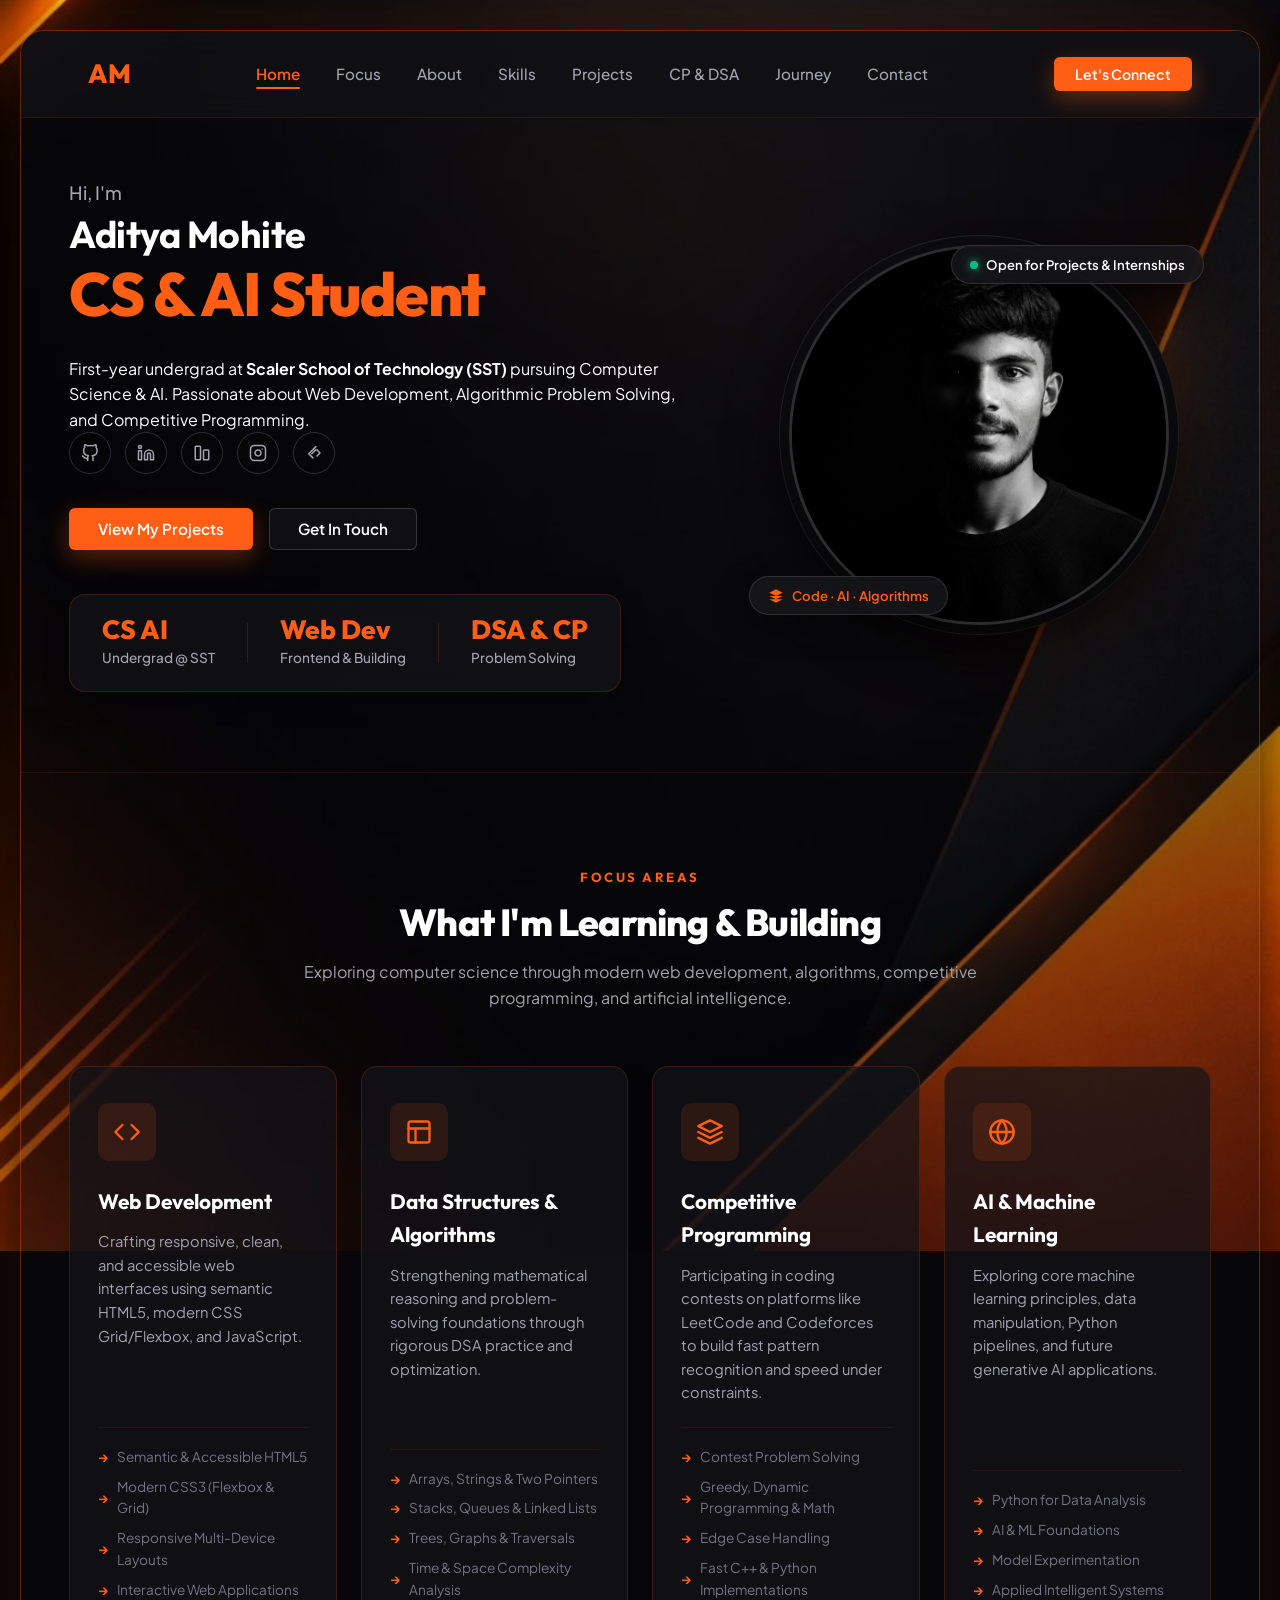
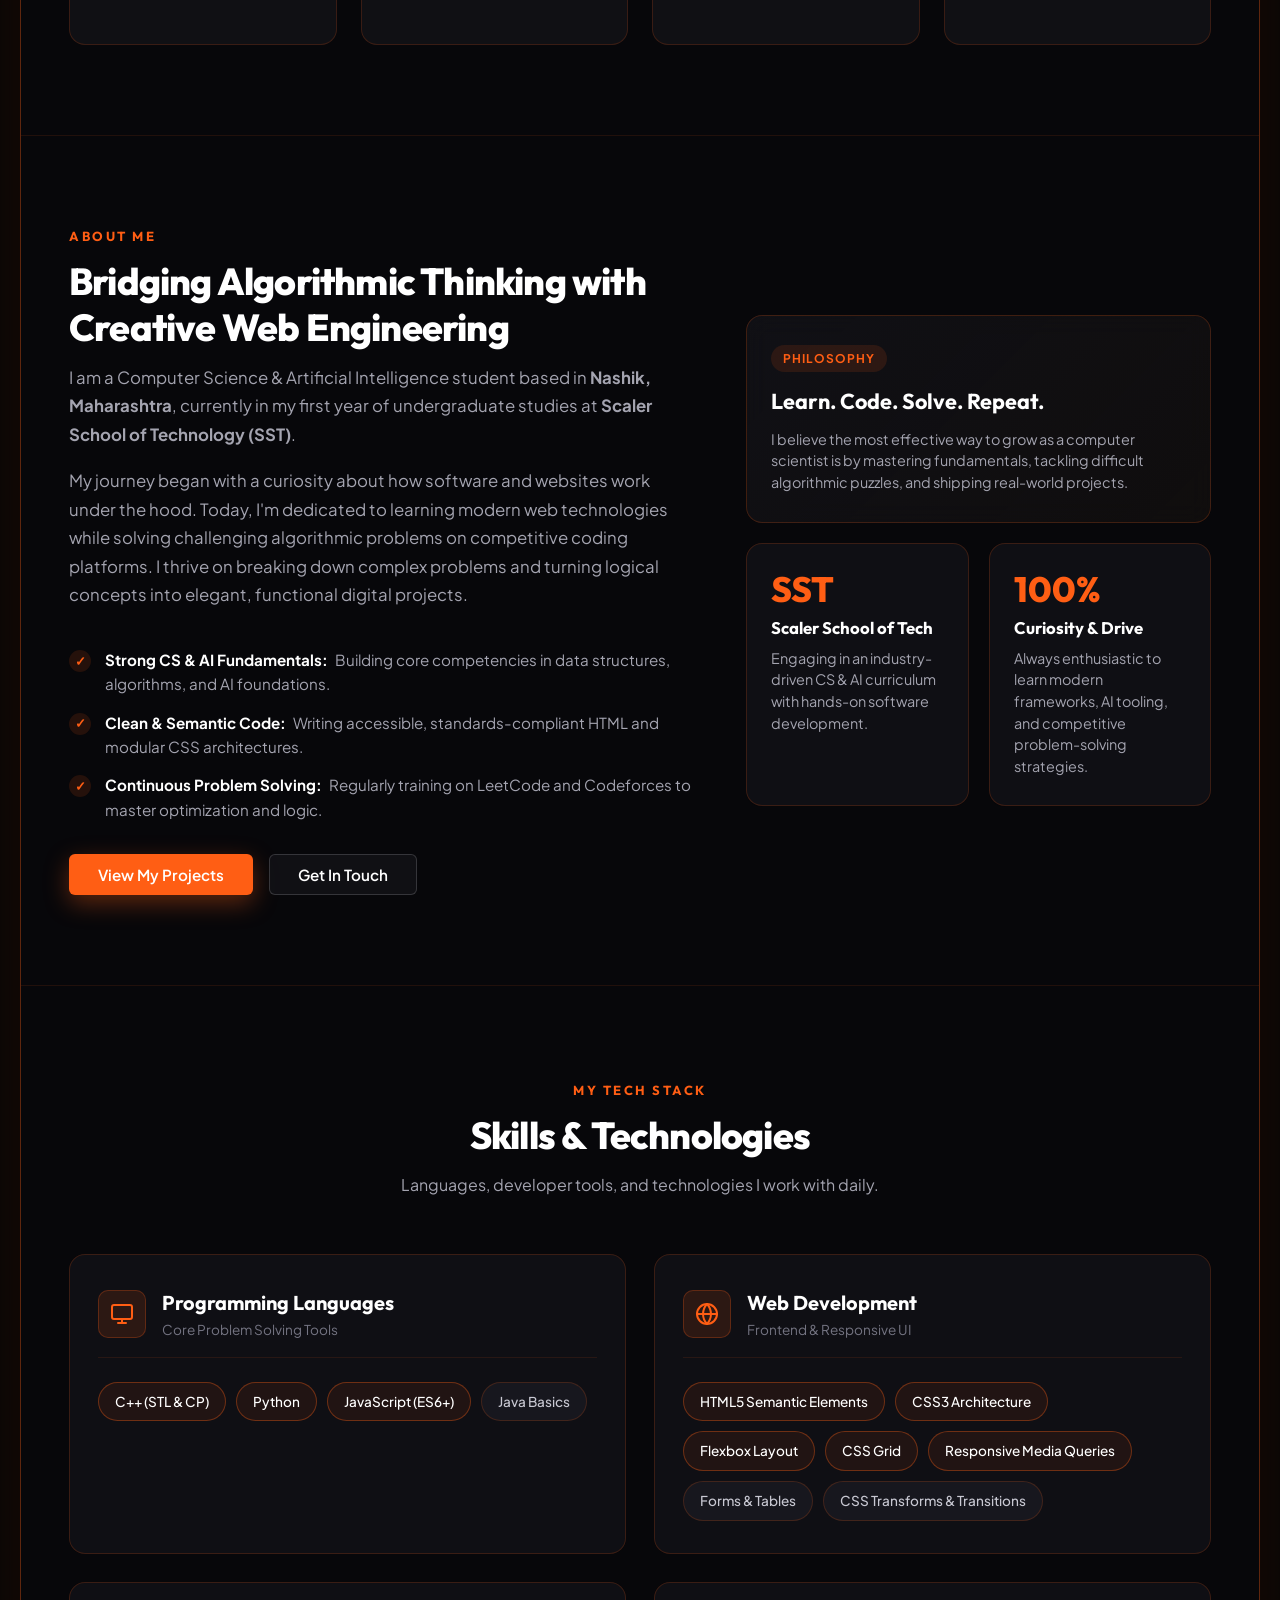
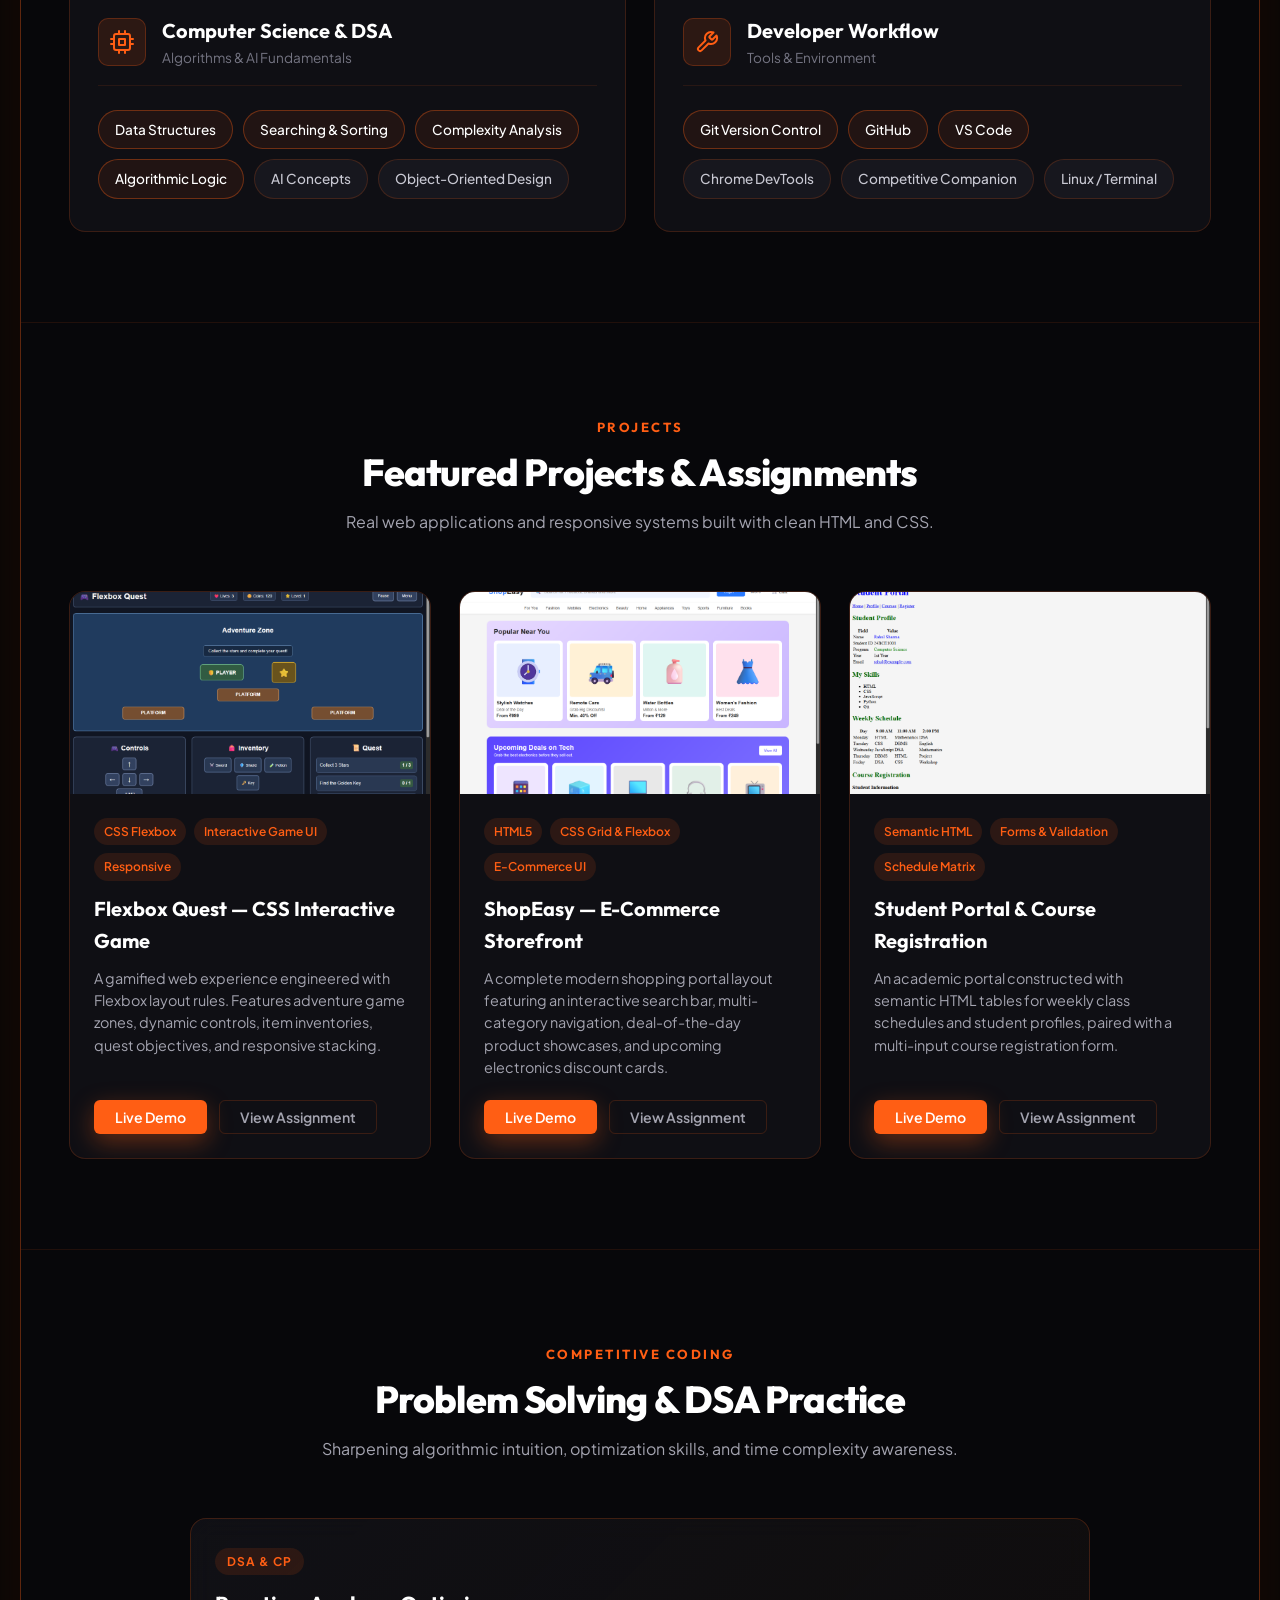
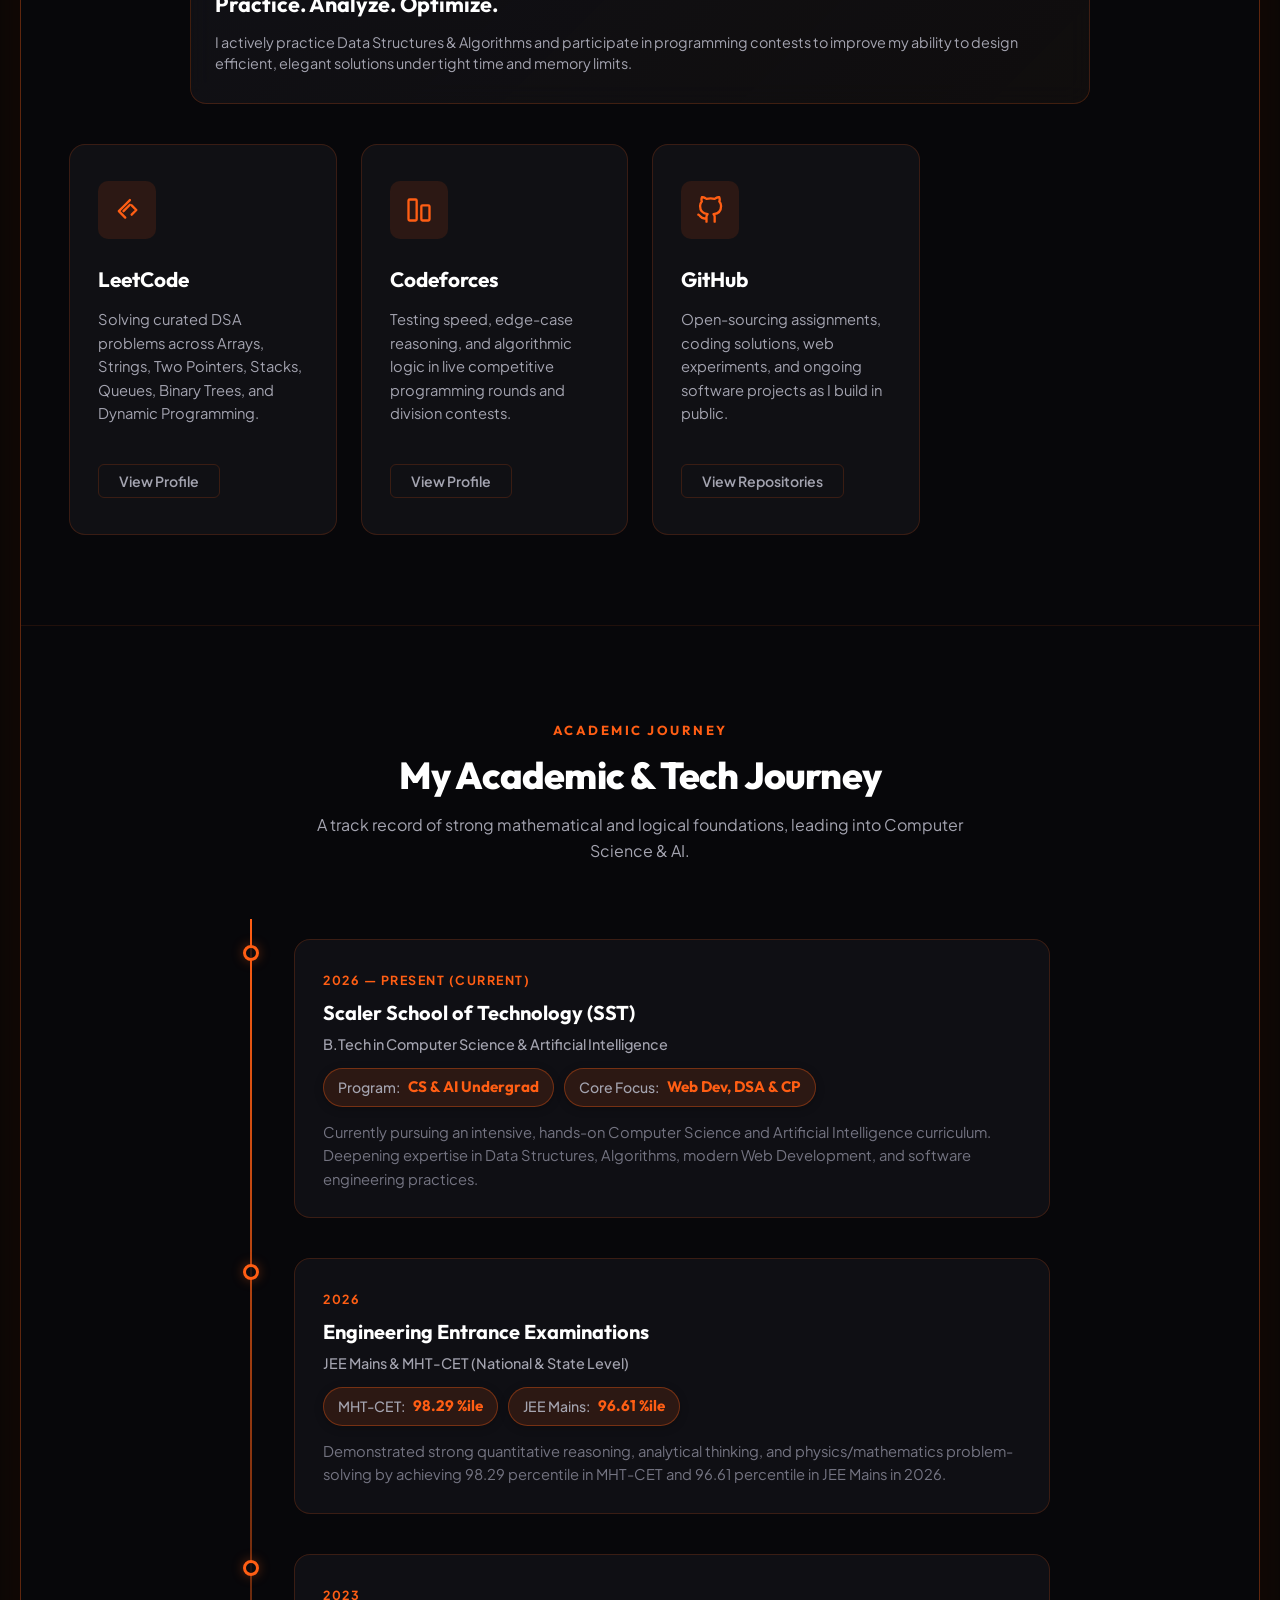
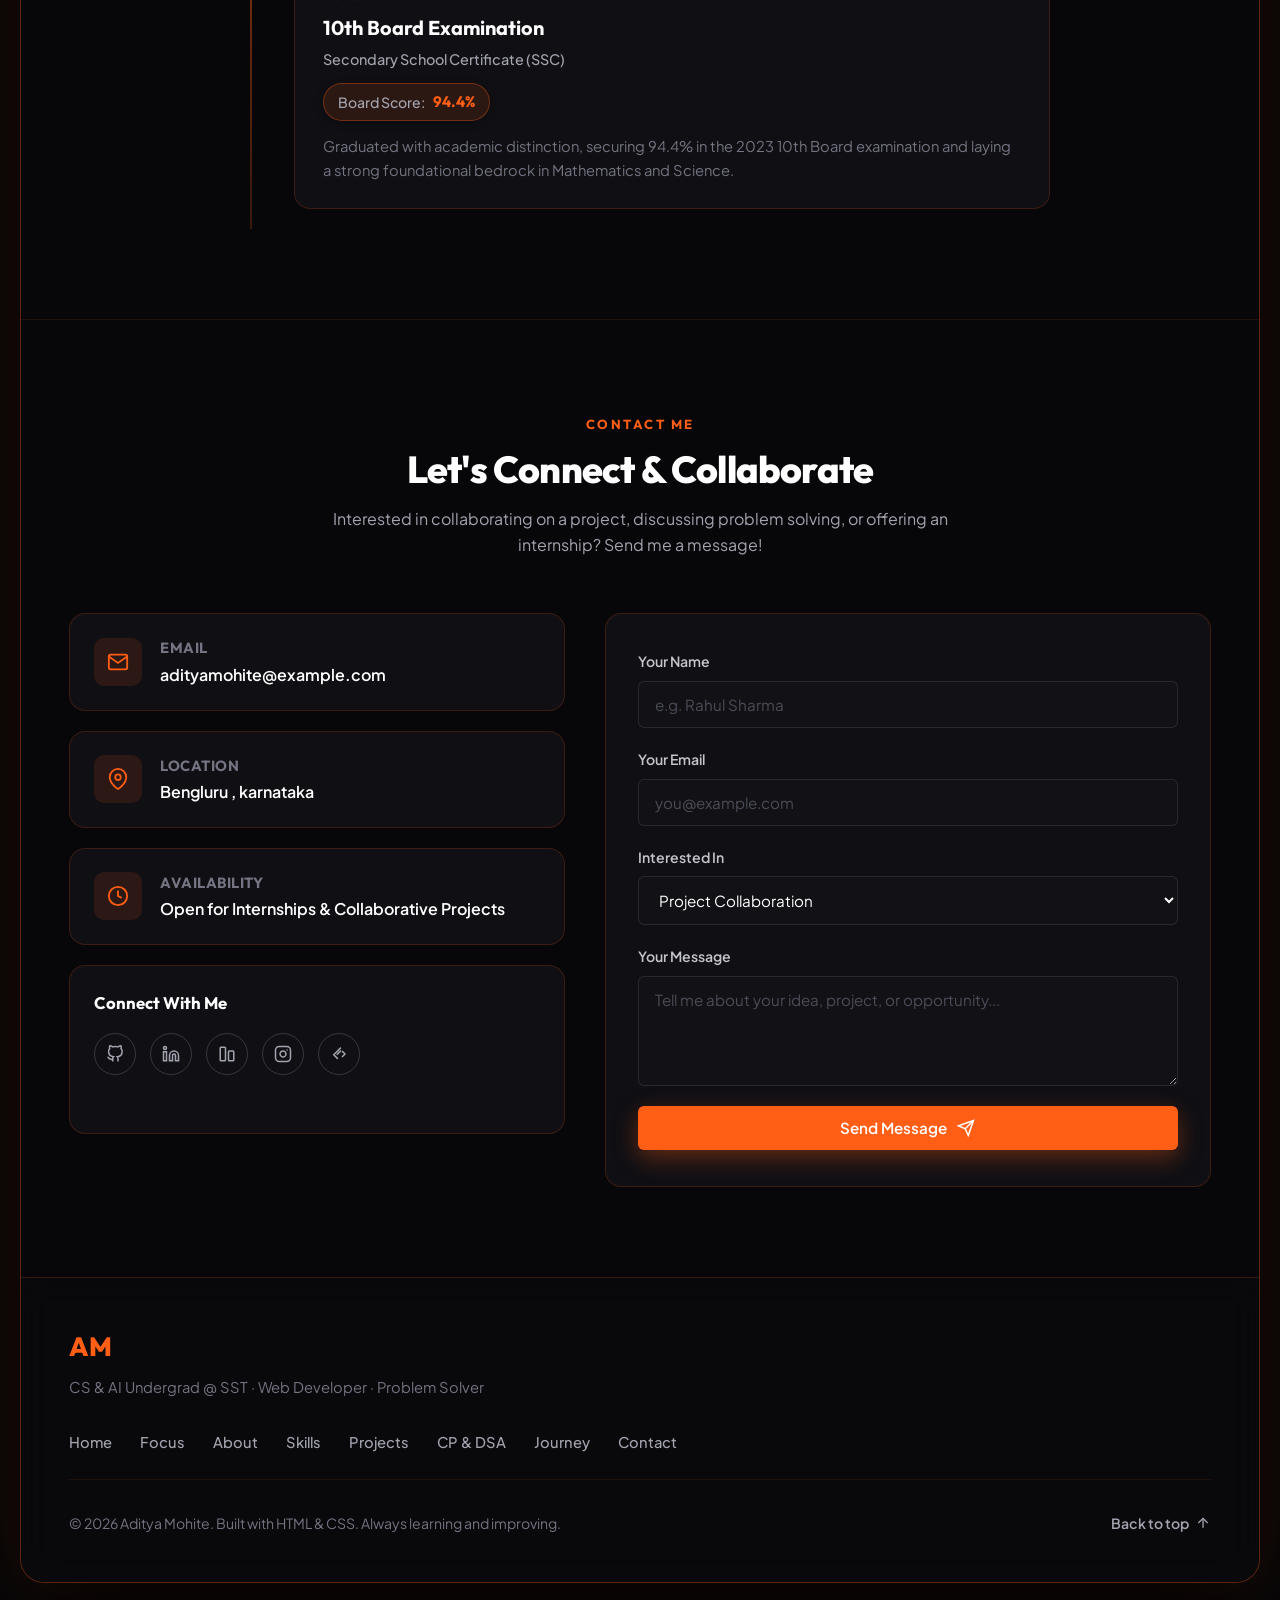
==== commit a109e4a8: "marquee removed" ====
--- a/index.html
+++ b/index.html
@@ -38,7 +38,7 @@
                 </label>
 
                 <nav class="nav-menu" aria-label="Main Navigation">
-                    <marquee>
+                    
                     <ul class="nav-list">
                         <li><a href="#home" class="nav-link active">Home</a></li>
                         <li><a href="#services" class="nav-link">Focus</a></li>
@@ -49,7 +49,7 @@
                         <li><a href="#education" class="nav-link">Journey</a></li>
                         <li><a href="#contact" class="nav-link">Contact</a></li>
                     </ul>
-                    </marquee>
+                    
                 </nav>
 
                 <div class="nav-cta">
@@ -784,4 +784,4 @@
     </div>
 
 </body>
-</html>+</html>
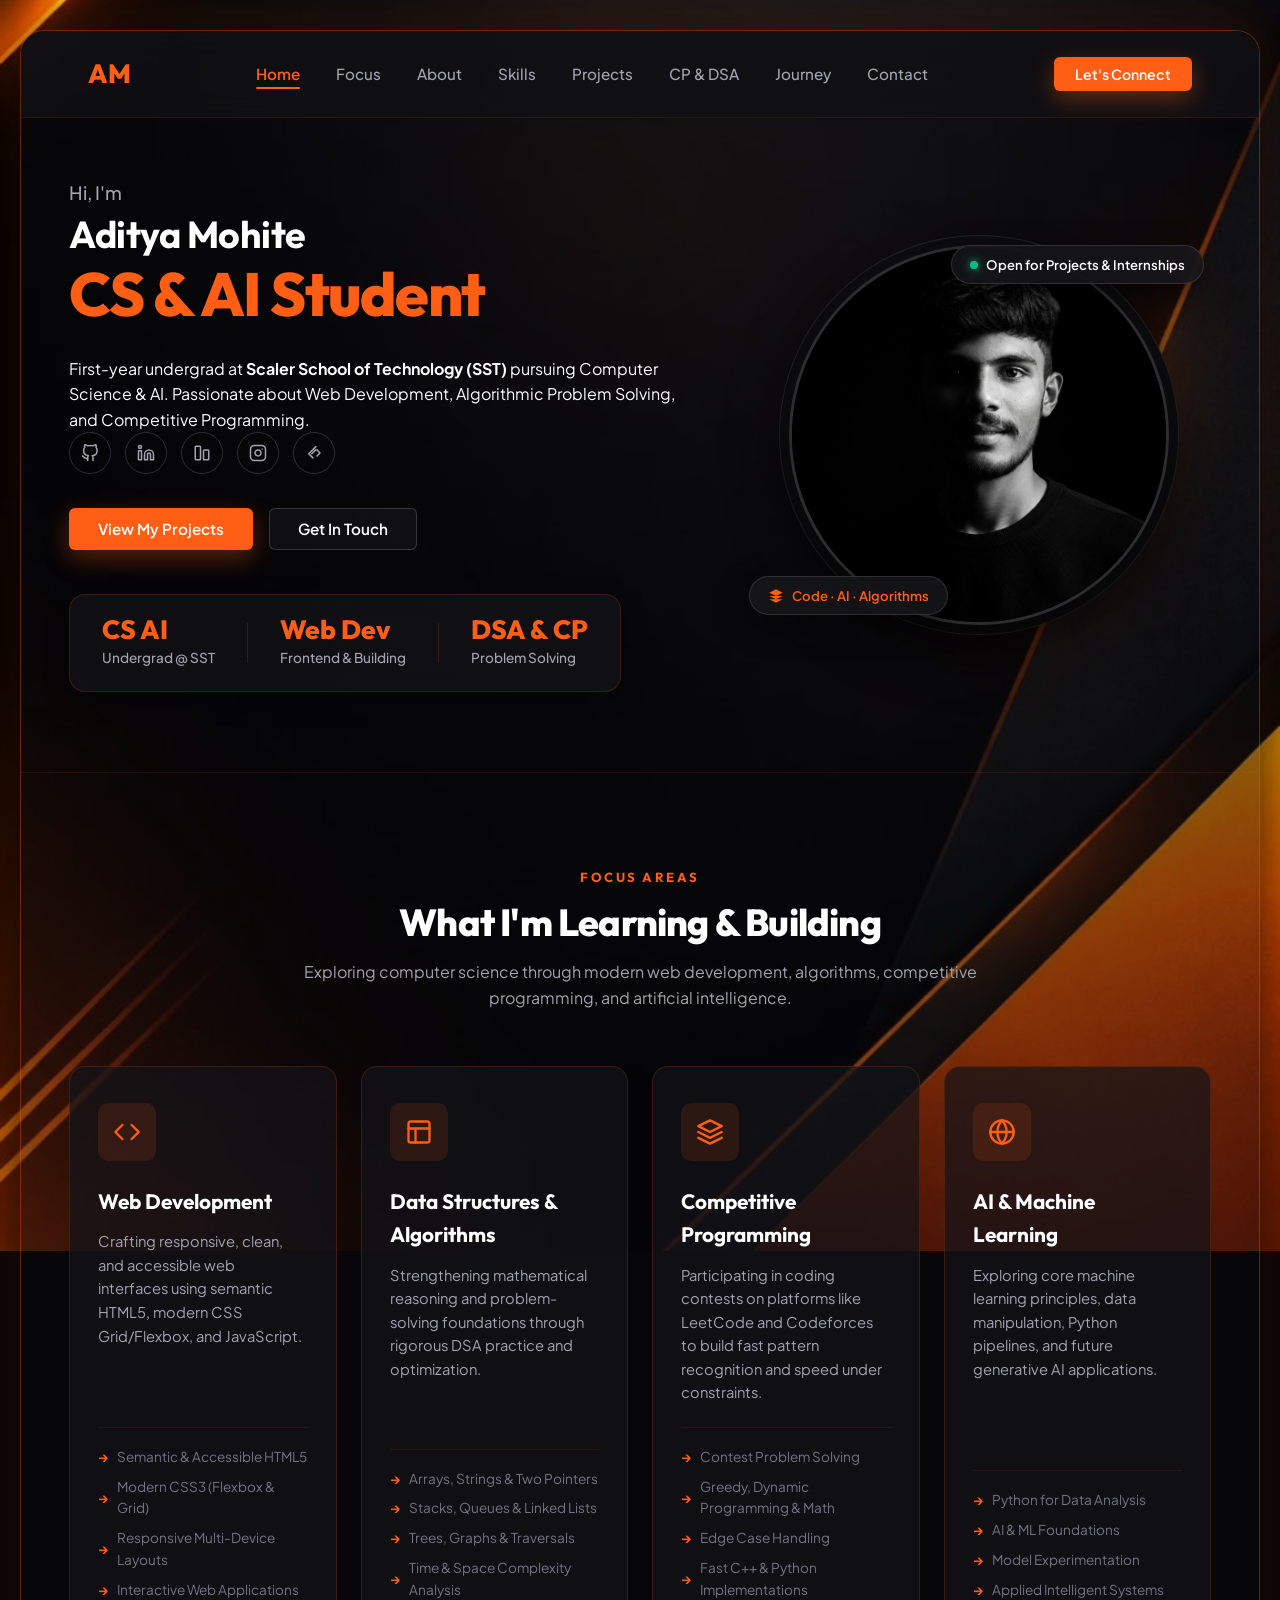
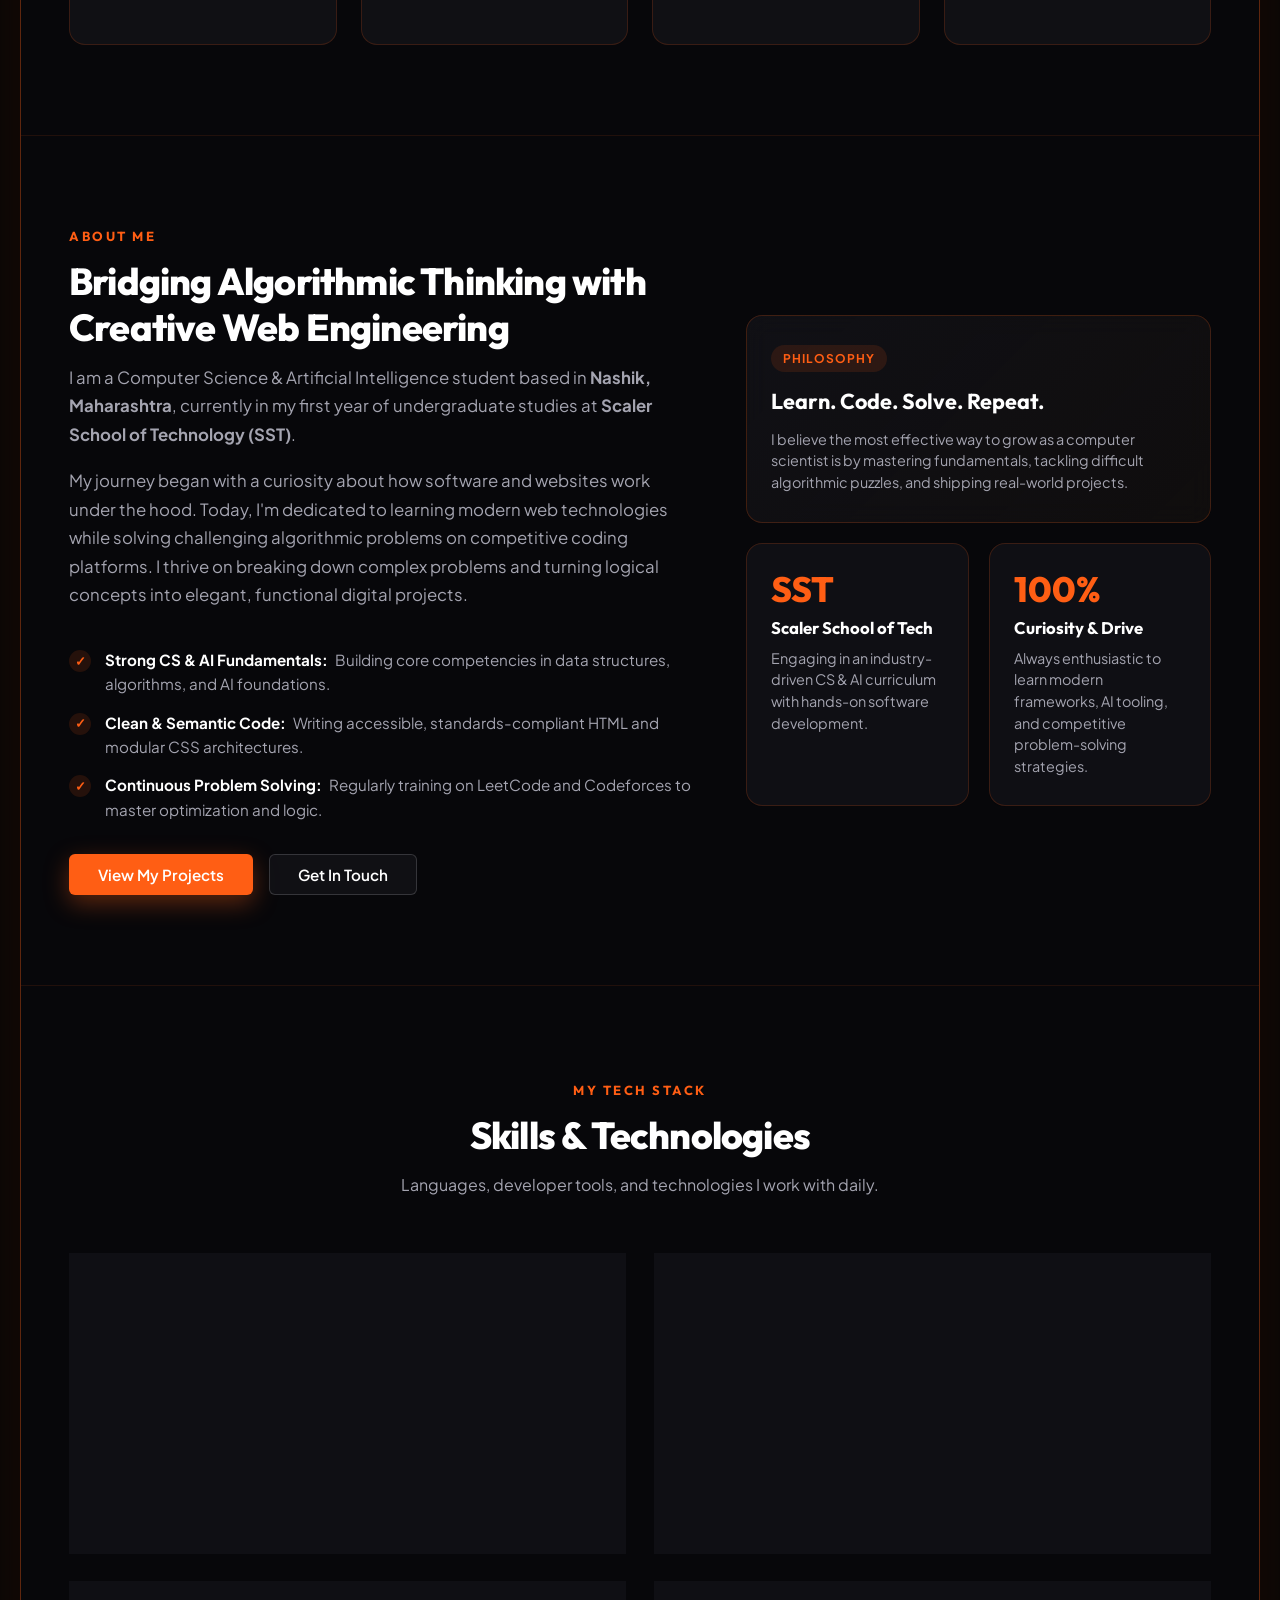
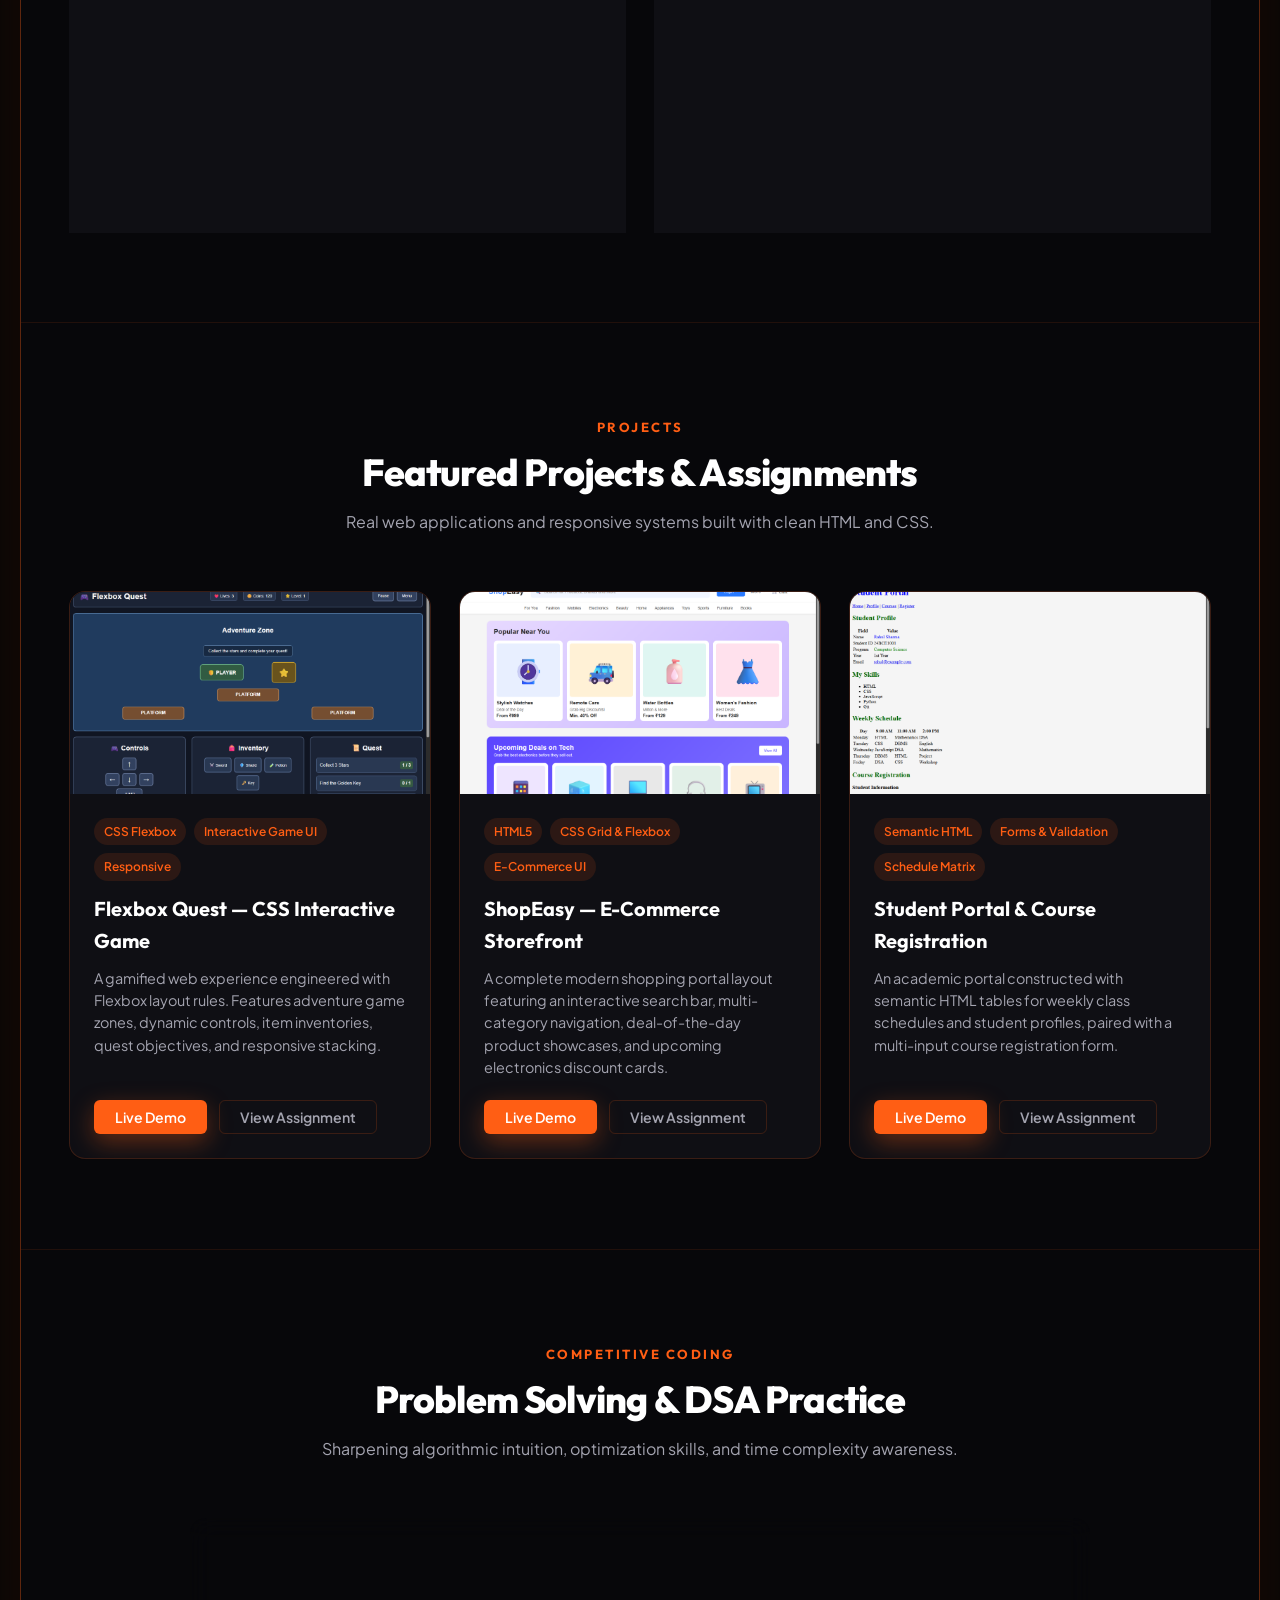
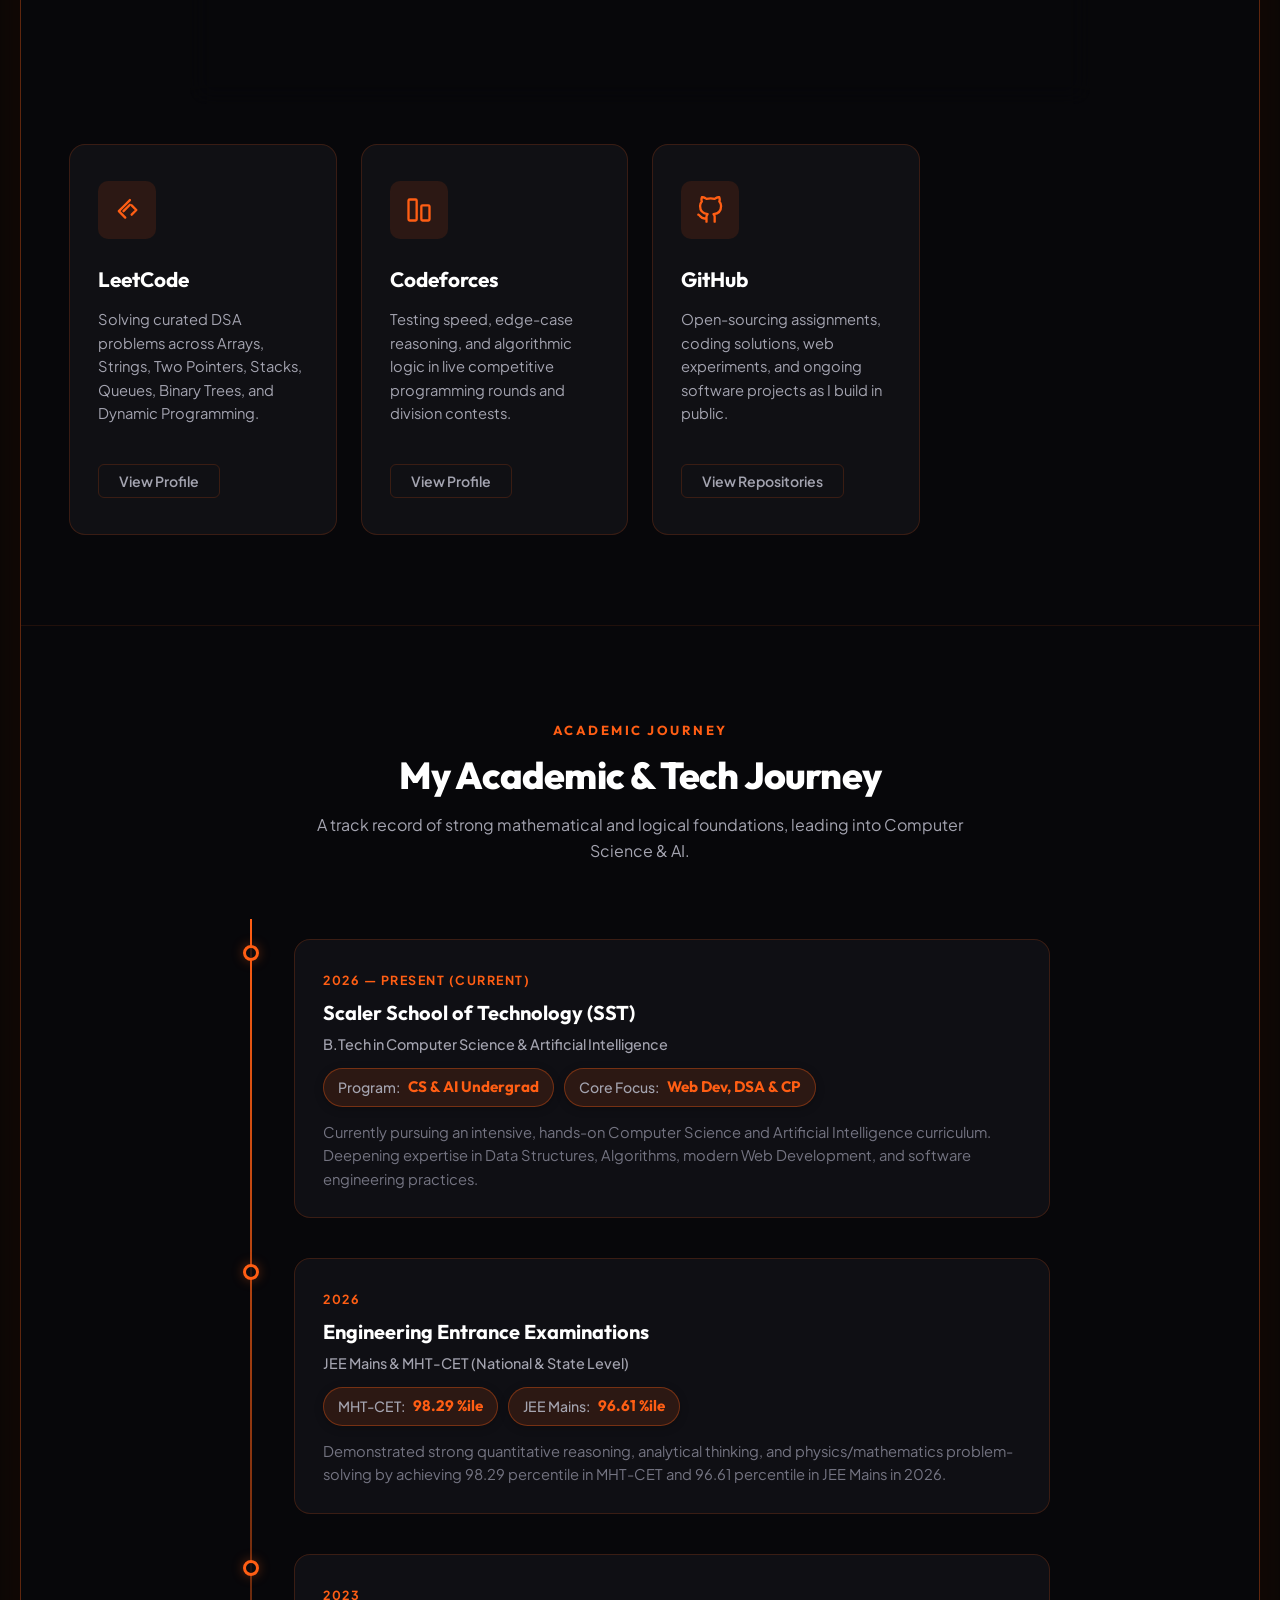
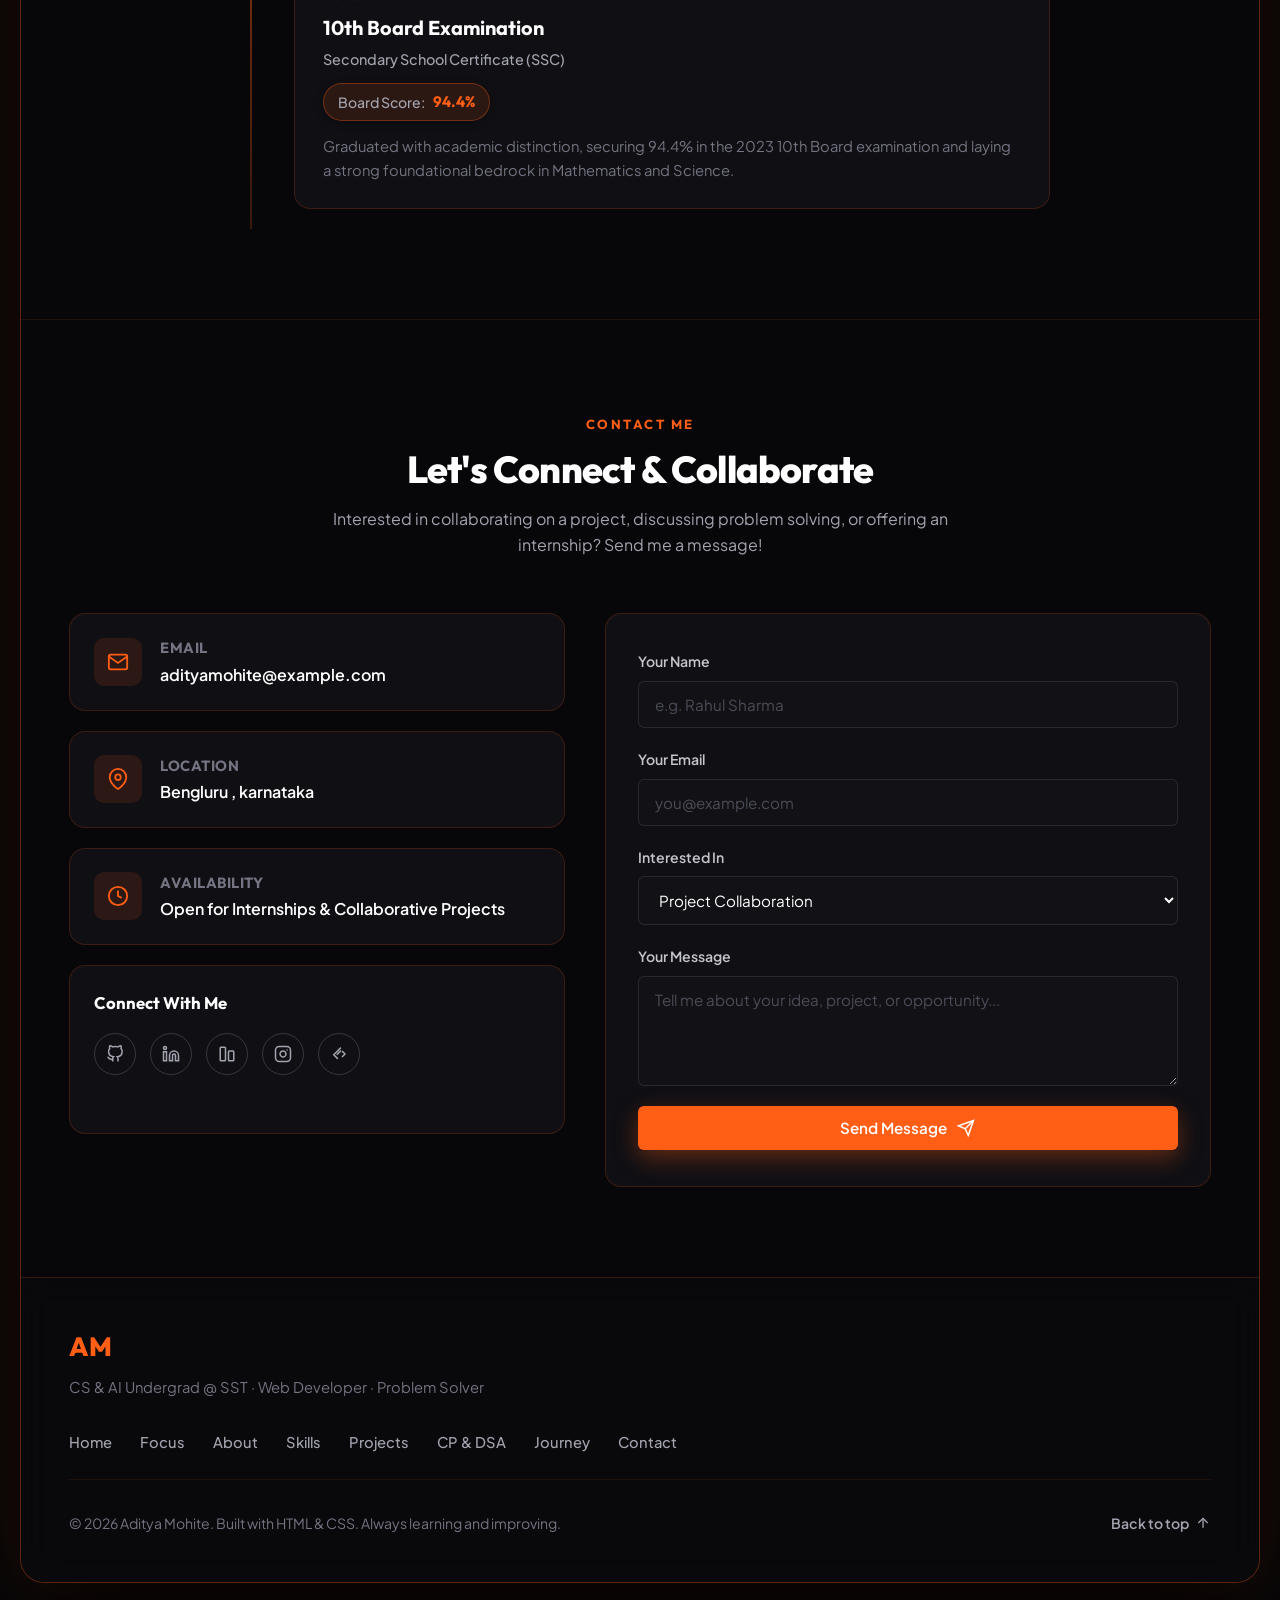
==== commit 7deecea8: "Add additional spans for navigation toggle" ====
--- a/index.html
+++ b/index.html
@@ -33,7 +33,9 @@
                 <input type="checkbox" id="nav-toggle" class="nav-toggle" aria-label="Toggle navigation menu">
                 <label for="nav-toggle" class="nav-toggle-label" aria-hidden="true">
                     <span></span>
+                    
                     <span></span>
+                    
                     <span></span>
                 </label>
 
